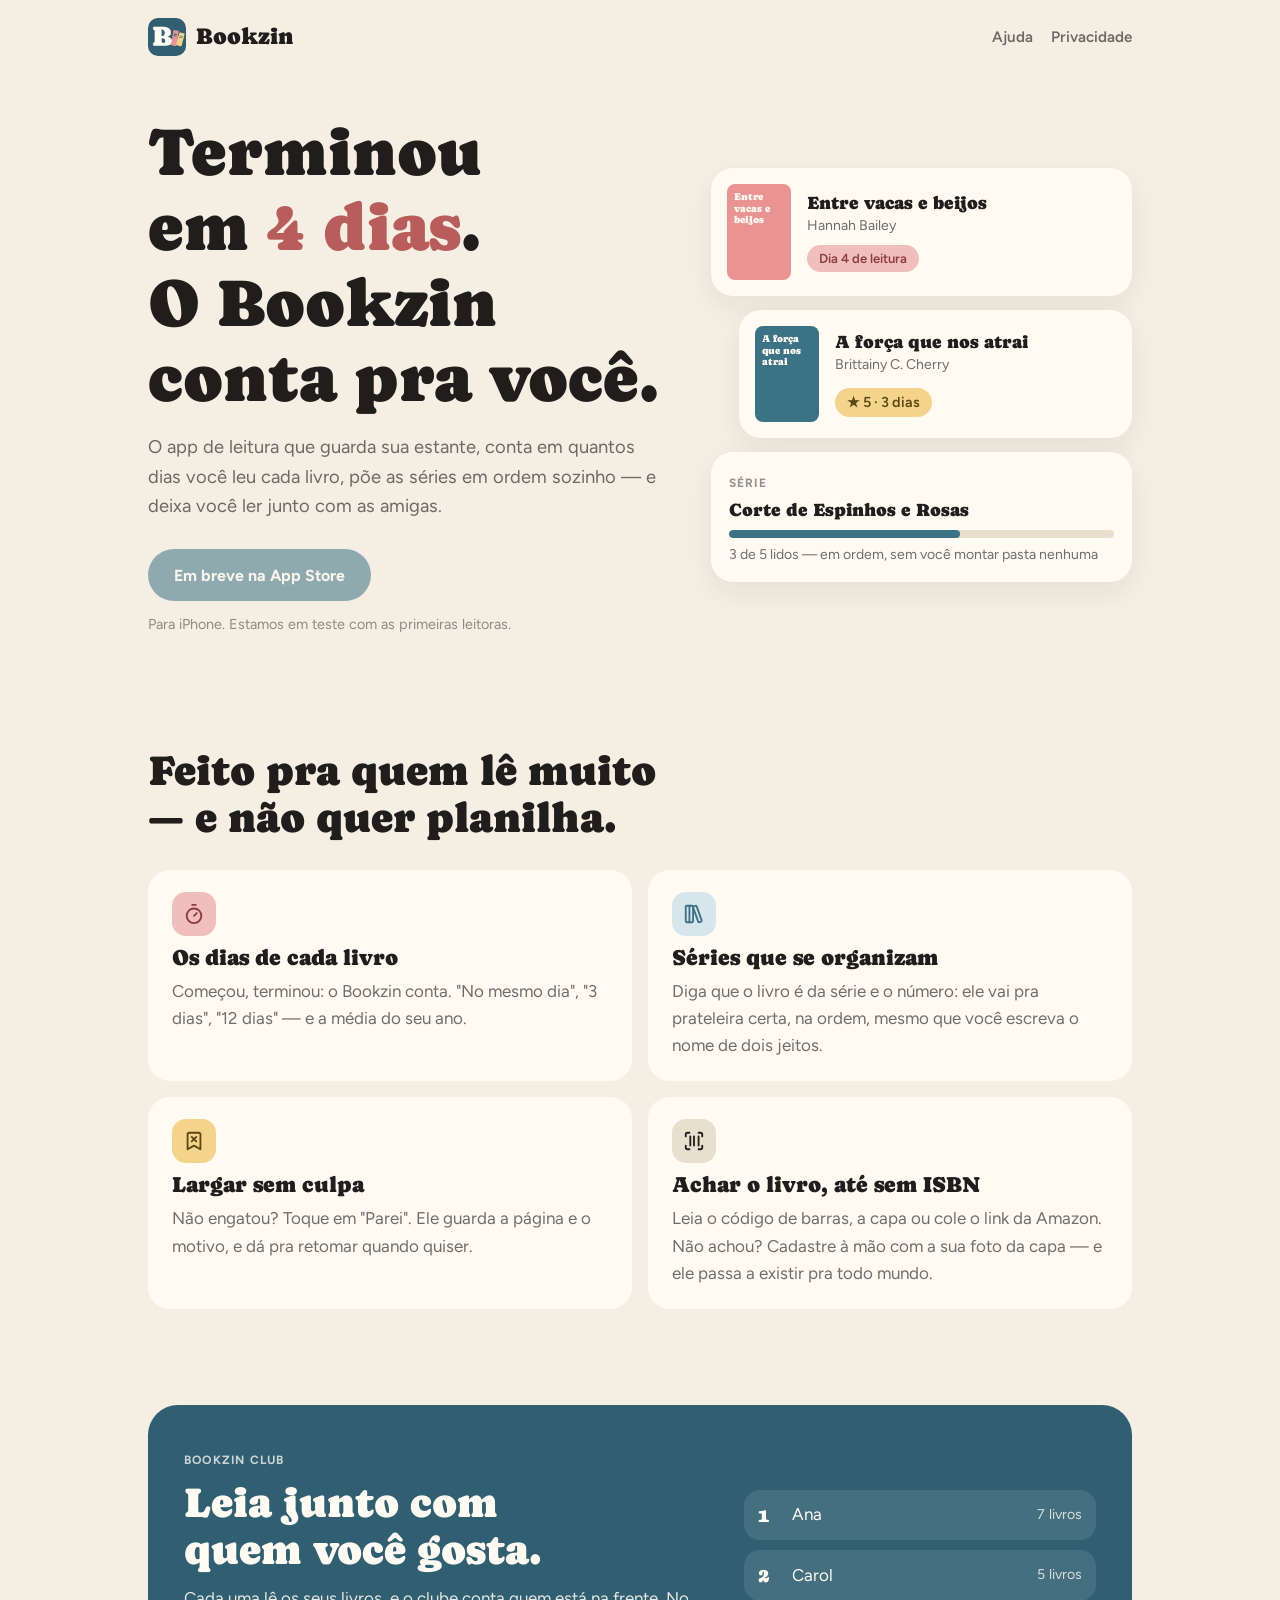
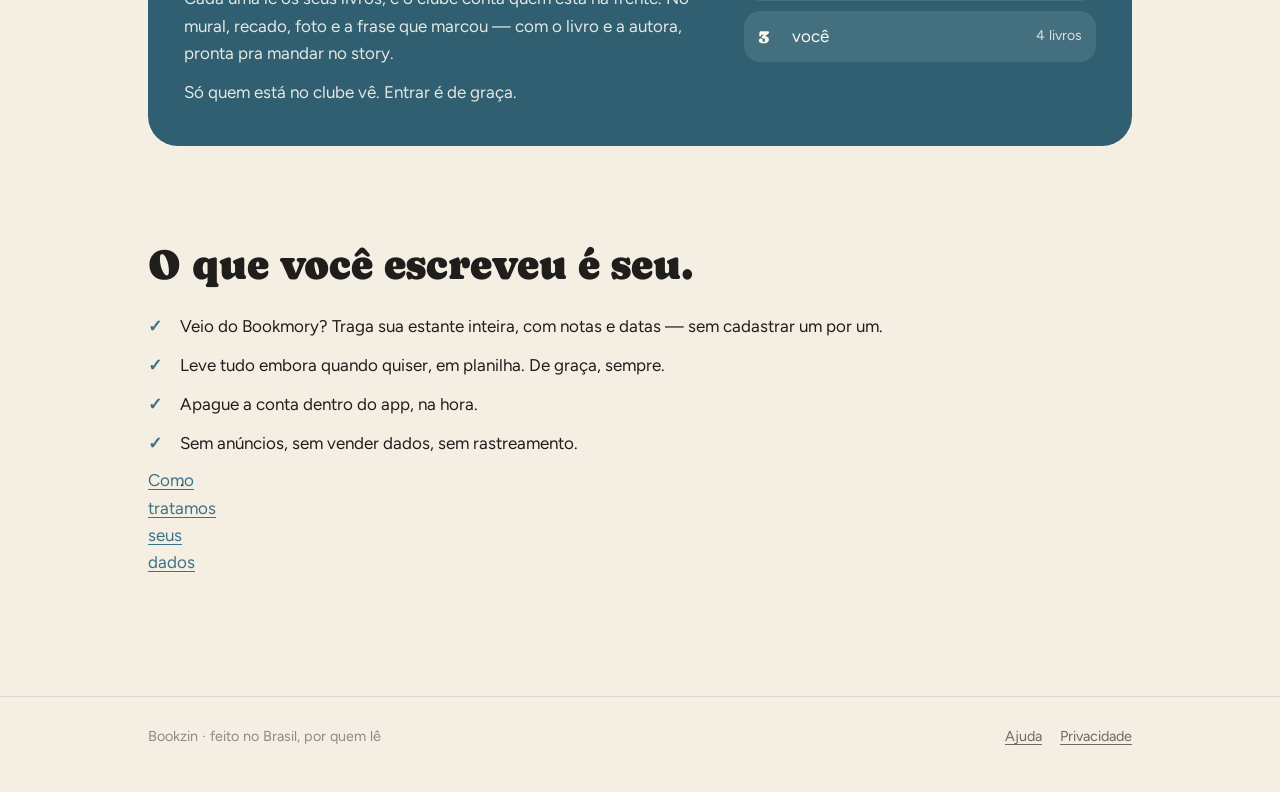
==== index.html @ 933f7ea6 "Site do Bookzin: início, ajuda, privacidade e o convite do clube HTML simples pra GitHub Pages (como" ====
<!DOCTYPE html>
<html lang="pt-BR">
<head>
<meta charset="utf-8">
<meta name="viewport" content="width=device-width, initial-scale=1">
<title>Bookzin — sua estante, com a contagem de dias</title>
<meta name="description" content="Bookzin é o app de leitura que conta em quantos dias você leu cada livro, organiza as séries sozinho, trata livro largado sem culpa e deixa você ler junto com as amigas no Bookzin Club.">
<link rel="icon" href="/icone-48.png" sizes="48x48" type="image/png">
<link rel="icon" href="/icone-96.png" sizes="96x96" type="image/png">
<link rel="icon" href="/icone-192.png" sizes="192x192" type="image/png">
<link rel="apple-touch-icon" href="/icone-192.png">
<link rel="canonical" href="https://bookzin.app/">
<!-- Como o link aparece colado no WhatsApp: no começo, quase toda visita vem de lá. -->
<meta property="og:type" content="website">
<meta property="og:site_name" content="Bookzin">
<meta property="og:locale" content="pt_BR">
<meta property="og:url" content="https://bookzin.app/">
<meta property="og:title" content="Bookzin — sua estante, com a contagem de dias">
<meta property="og:description" content="Em quantos dias você leu cada livro, as séries em ordem sozinhas e um clube pra ler junto com as amigas.">
<meta property="og:image" content="https://bookzin.app/og.png">
<meta property="og:image:width" content="1200">
<meta property="og:image:height" content="630">
<meta name="twitter:card" content="summary_large_image">
<meta name="theme-color" content="#F5EFE3">
<link rel="preconnect" href="https://fonts.googleapis.com">
<link rel="preconnect" href="https://fonts.gstatic.com" crossorigin>
<link rel="stylesheet" href="https://fonts.googleapis.com/css2?family=Caprasimo&family=Figtree:wght@400;500;600;700&display=swap">
<link rel="stylesheet" href="/estilo.css">
<style>
  .heroi { padding-block: 40px 64px; }
  .heroi .largura { display: grid; grid-template-columns: 1.1fr .9fr; gap: 48px; align-items: center; }
  .heroi h1 { font-size: clamp(2.5rem, 6.4vw, 4.2rem); }
  .heroi h1 em { font-style: normal; color: var(--coral); }
  .heroi .sub { margin-top: 18px; font-size: 1.15rem; color: var(--tinta-2); max-width: 32rem; }
  .heroi .acoes { margin-top: 28px; display: flex; flex-wrap: wrap; gap: 12px; align-items: center; }
  .heroi .nota { margin-top: 12px; font-size: .9rem; color: var(--tinta-3); }

  /* a "tela" desenhada: cartões como os do app, não um print */
  .vitrine { display: grid; gap: 14px; }
  .livro { display: grid; grid-template-columns: 64px 1fr; gap: 16px; align-items: center;
           background: var(--superficie); border-radius: 22px; padding: 16px; box-shadow: 0 10px 30px rgba(32,30,29,.07); }
  .capa { aspect-ratio: 2/3; border-radius: 8px; padding: 7px; font-family: var(--display); font-size: .62rem; line-height: 1.15; color: #FFFBF2; }
  .capa.teal { background: #3C7286; } .capa.rosa { background: #EA9393; } .capa.amarelo { background: #F4D38A; color: #3D2F0C; }
  .livro h3 { font-size: 1.12rem; }
  .livro .autora { font-size: .88rem; color: var(--tinta-2); margin-top: 2px; }
  .chip { display: inline-block; margin-top: 8px; padding: 3px 12px; border-radius: 999px; font-size: .82rem; font-weight: 600; }
  .chip.dias { background: var(--rosa); color: var(--rosa-texto); }
  .chip.nota { background: var(--amarelo); color: var(--amarelo-texto); }
  .serie { background: var(--superficie); border-radius: 22px; padding: 16px 18px; box-shadow: 0 10px 30px rgba(32,30,29,.07); }
  .serie .barra { height: 8px; border-radius: 99px; background: var(--superficie-alt); margin-top: 10px; overflow: hidden; }
  .serie .barra i { display: block; height: 100%; width: 60%; background: var(--teal); border-radius: 99px; }
  .serie p { font-size: .88rem; color: var(--tinta-2); margin-top: 6px; }
  .vitrine .livro:nth-child(2) { margin-left: 28px; }

  .secao { padding-block: 48px; }
  .secao > .largura > h2 { font-size: clamp(1.9rem, 4.4vw, 2.6rem); max-width: 36rem; }
  .grade { display: grid; grid-template-columns: repeat(2, 1fr); gap: 16px; margin-top: 28px; }
  .grade .cartao h3 { font-size: 1.35rem; margin-top: 10px; }
  .grade .cartao p { margin-top: 8px; color: var(--tinta-2); }
  .ic { width: 44px; height: 44px; border-radius: 14px; display: grid; place-items: center; color: var(--tinta); }
  .ic.rosa { background: var(--rosa); color: var(--rosa-texto); } .ic.teal { background: var(--teal-claro); color: var(--teal); }
  .ic.amarelo { background: var(--amarelo); color: var(--amarelo-texto); } .ic.creme { background: var(--superficie-alt); }

  .clube { background: var(--teal-fundo); color: var(--sobre-teal); border-radius: 30px; padding: 40px 36px; display: grid; grid-template-columns: 1.2fr .8fr; gap: 32px; align-items: center; }
  .clube h2 { font-size: clamp(1.9rem, 4.4vw, 2.6rem); }
  .clube p { margin-top: 12px; opacity: .88; }
  .ranking { display: grid; gap: 10px; }
  .ranking div { display: flex; align-items: center; gap: 12px; background: rgba(255,251,242,.1); border-radius: 16px; padding: 10px 14px; }
  .ranking b { font-family: var(--display); font-weight: 400; font-size: 1.2rem; width: 1.4rem; }
  .ranking span { flex: 1; }
  .ranking small { opacity: .8; }

  .seus-dados ul { list-style: none; padding: 0; margin: 24px 0 0; display: grid; gap: 12px; }
  .seus-dados li { display: grid; grid-template-columns: 1.4rem 1fr; gap: 10px; }
  .seus-dados li::before { content: "✓"; color: var(--teal); font-weight: 700; }

  @media (max-width: 52rem) {
    .heroi .largura, .clube { grid-template-columns: 1fr; }
    .grade { grid-template-columns: 1fr; }
    .vitrine .livro:nth-child(2) { margin-left: 0; }
    .clube { padding: 30px 22px; }
  }
</style>
</head>
<body>

<header class="topo">
  <div class="largura">
    <a class="marca" href="/"><img src="/marca.png" alt="" width="38" height="38"><span>Bookzin</span></a>
    <nav aria-label="Principal"><a href="/suporte/">Ajuda</a><a href="/privacidade/">Privacidade</a></nav>
  </div>
</header>

<main>
  <section class="heroi">
    <div class="largura">
      <div>
        <h1>Terminou em <em>4&nbsp;dias</em>. O&nbsp;Bookzin conta pra&nbsp;você.</h1>
        <p class="sub">O app de leitura que guarda sua estante, conta em quantos dias você leu cada livro, põe as séries em ordem sozinho — e deixa você ler junto com as amigas.</p>
        <div class="acoes">
          <a class="botao" aria-disabled="true">Em breve na App Store</a>
        </div>
        <p class="nota">Para iPhone. Estamos em teste com as primeiras leitoras.</p>
      </div>
      <div class="vitrine" aria-hidden="true">
        <div class="livro">
          <div class="capa rosa">Entre vacas e beijos</div>
          <div><h3>Entre vacas e beijos</h3><p class="autora">Hannah Bailey</p><span class="chip dias">Dia 4 de leitura</span></div>
        </div>
        <div class="livro">
          <div class="capa teal">A força que nos atrai</div>
          <div><h3>A força que nos atrai</h3><p class="autora">Brittainy C. Cherry</p><span class="chip nota">★ 5 · 3 dias</span></div>
        </div>
        <div class="serie">
          <span class="rotulo">Série</span>
          <h3 style="font-size:1.12rem;margin-top:4px">Corte de Espinhos e Rosas</h3>
          <div class="barra"><i></i></div>
          <p>3 de 5 lidos — em ordem, sem você montar pasta nenhuma</p>
        </div>
      </div>
    </div>
  </section>

  <section class="secao">
    <div class="largura">
      <h2>Feito pra quem lê muito — e não quer planilha.</h2>
      <div class="grade">
        <article class="cartao">
          <div class="ic rosa" aria-hidden="true"><svg width="22" height="22" viewBox="0 0 24 24" fill="none" stroke="currentColor" stroke-width="2" stroke-linecap="round" stroke-linejoin="round"><line x1="10" x2="14" y1="2" y2="2"/><line x1="12" x2="15" y1="14" y2="11"/><circle cx="12" cy="14" r="8"/></svg></div>
          <h3>Os dias de cada livro</h3>
          <p>Começou, terminou: o Bookzin conta. "No mesmo dia", "3 dias", "12 dias" — e a média do seu ano.</p>
        </article>
        <article class="cartao">
          <div class="ic teal" aria-hidden="true"><svg width="22" height="22" viewBox="0 0 24 24" fill="none" stroke="currentColor" stroke-width="2" stroke-linecap="round" stroke-linejoin="round"><rect width="8" height="18" x="3" y="3" rx="1"/><path d="M7 3v18"/><path d="M20.4 18.9c.2.5-.1 1.1-.6 1.3l-1.9.7c-.5.2-1.1-.1-1.3-.6L11.1 5.1c-.2-.5.1-1.1.6-1.3l1.9-.7c.5-.2 1.1.1 1.3.6Z"/></svg></div>
          <h3>Séries que se organizam</h3>
          <p>Diga que o livro é da série e o número: ele vai pra prateleira certa, na ordem, mesmo que você escreva o nome de dois jeitos.</p>
        </article>
        <article class="cartao">
          <div class="ic amarelo" aria-hidden="true"><svg width="22" height="22" viewBox="0 0 24 24" fill="none" stroke="currentColor" stroke-width="2" stroke-linecap="round" stroke-linejoin="round"><path d="m19 21-7-4-7 4V5a2 2 0 0 1 2-2h10a2 2 0 0 1 2 2Z"/><path d="m14.5 7.5-5 5"/><path d="m9.5 7.5 5 5"/></svg></div>
          <h3>Largar sem culpa</h3>
          <p>Não engatou? Toque em "Parei". Ele guarda a página e o motivo, e dá pra retomar quando quiser.</p>
        </article>
        <article class="cartao">
          <div class="ic creme" aria-hidden="true"><svg width="22" height="22" viewBox="0 0 24 24" fill="none" stroke="currentColor" stroke-width="2" stroke-linecap="round" stroke-linejoin="round"><path d="M3 7V5a2 2 0 0 1 2-2h2"/><path d="M17 3h2a2 2 0 0 1 2 2v2"/><path d="M21 17v2a2 2 0 0 1-2 2h-2"/><path d="M7 21H5a2 2 0 0 1-2-2v-2"/><path d="M8 7v10"/><path d="M12 7v10"/><path d="M17 7v10"/></svg></div>
          <h3>Achar o livro, até sem ISBN</h3>
          <p>Leia o código de barras, a capa ou cole o link da Amazon. Não achou? Cadastre à mão com a sua foto da capa — e ele passa a existir pra todo mundo.</p>
        </article>
      </div>
    </div>
  </section>

  <section class="secao">
    <div class="largura">
      <div class="clube">
        <div>
          <span class="rotulo" style="color:inherit;opacity:.75">Bookzin Club</span>
          <h2 style="margin-top:8px">Leia junto com quem você gosta.</h2>
          <p>Cada uma lê os seus livros, e o clube conta quem está na frente. No mural, recado, foto e a frase que marcou — com o livro e a autora, pronta pra mandar no story.</p>
          <p>Só quem está no clube vê. Entrar é de graça.</p>
        </div>
        <div class="ranking" aria-hidden="true">
          <div><b>1</b><span>Ana</span><small>7 livros</small></div>
          <div><b>2</b><span>Carol</span><small>5 livros</small></div>
          <div><b>3</b><span>você</span><small>4 livros</small></div>
        </div>
      </div>
    </div>
  </section>

  <section class="secao seus-dados">
    <div class="largura">
      <h2>O que você escreveu é seu.</h2>
      <ul>
        <li>Veio do Bookmory? Traga sua estante inteira, com notas e datas — sem cadastrar um por um.</li>
        <li>Leve tudo embora quando quiser, em planilha. De graça, sempre.</li>
        <li>Apague a conta dentro do app, na hora.</li>
        <li>Sem anúncios, sem vender dados, sem rastreamento. <a href="/privacidade/">Como tratamos seus dados</a>.</li>
      </ul>
    </div>
  </section>
</main>

<footer class="rodape">
  <div class="largura">
    <span>Bookzin · feito no Brasil, por quem lê</span>
    <nav aria-label="Rodapé"><a href="/suporte/">Ajuda</a><a href="/privacidade/">Privacidade</a></nav>
  </div>
</footer>

</body>
</html>
---- estilo.css ----
/* Bookzin — o site. Os tokens são os do app (ios/App/DesignSystem/Cores.swift e Tipografia.swift),
   pra quem chega pelo site reconhecer o app na hora. */
:root {
  --fundo: #F5EFE3;
  --superficie: #FFFBF2;
  --superficie-alt: #E8DFCD;
  --tinta: #201E1D;
  --tinta-2: rgba(32, 30, 29, .64);
  --tinta-3: rgba(32, 30, 29, .48);
  --linha: rgba(32, 30, 29, .12);
  --teal: #3C7286;
  --teal-fundo: #2F5F71;
  --teal-claro: #D6E6EC;
  --coral: #B85C5C;
  --rosa: #F1BEBE;
  --rosa-texto: #8C3D3D;
  --amarelo: #F4D38A;
  --amarelo-texto: #5C4712;
  --sobre-teal: #FFFBF2;
  --display: "Caprasimo", Georgia, serif;
  --corpo: "Figtree", -apple-system, "Segoe UI", Roboto, sans-serif;
}
@media (prefers-color-scheme: dark) {
  :root:not([data-theme="light"]) {
    --fundo: #1B1917; --superficie: #252220; --superficie-alt: #34302B;
    --tinta: #F2EBDD; --tinta-2: rgba(242, 235, 221, .7); --tinta-3: rgba(242, 235, 221, .52);
    --linha: rgba(242, 235, 221, .14);
    --teal: #86B9CB; --teal-fundo: #24485A; --teal-claro: #23373F;
    --coral: #E39A9A; --rosa: #4A2A2A; --rosa-texto: #F1BEBE;
    --amarelo: #4A3C18; --amarelo-texto: #F4D38A; --sobre-teal: #F2EBDD;
  }
}

* { box-sizing: border-box; }
html { -webkit-text-size-adjust: 100%; }
body {
  margin: 0; background: var(--fundo); color: var(--tinta);
  font-family: var(--corpo); font-size: 17px; line-height: 1.6;
}
a { color: var(--teal); text-underline-offset: 3px; }
a:focus-visible, button:focus-visible { outline: 2px solid var(--teal); outline-offset: 3px; border-radius: 6px; }
h1, h2, h3 { font-family: var(--display); font-weight: 400; line-height: 1.12; margin: 0; text-wrap: balance; }
p { margin: 0; }
img { max-width: 100%; display: block; }

.largura { max-width: 64rem; margin: 0 auto; padding-inline: 20px; }
.estreita { max-width: 44rem; margin: 0 auto; padding-inline: 20px; }

/* topo */
.topo { padding-block: 18px; }
.topo .largura { display: flex; align-items: center; justify-content: space-between; gap: 16px; }
.marca { display: inline-flex; align-items: center; gap: 10px; text-decoration: none; color: var(--tinta); }
.marca img { width: 38px; height: 38px; border-radius: 10px; }
.marca span { font-family: var(--display); font-size: 1.45rem; }
.topo nav { display: flex; gap: 18px; font-size: .95rem; font-weight: 600; }
.topo nav a { color: var(--tinta-2); text-decoration: none; }
.topo nav a:hover { color: var(--teal); }

/* botões */
.botao {
  display: inline-flex; align-items: center; justify-content: center; gap: 8px;
  min-height: 52px; padding: 0 26px; border-radius: 999px;
  background: var(--teal); color: var(--sobre-teal); font-weight: 700; text-decoration: none; border: 0;
  font-family: var(--corpo); font-size: 1rem;
}
.botao.contorno { background: transparent; color: var(--teal); box-shadow: inset 0 0 0 1.5px var(--teal); }
.botao[aria-disabled="true"] { opacity: .55; pointer-events: none; }

.rotulo { font-size: .75rem; font-weight: 700; letter-spacing: .1em; text-transform: uppercase; color: var(--tinta-3); }
.cartao { background: var(--superficie); border-radius: 22px; padding: 22px 24px; }

/* rodapé */
.rodape { border-top: 1px solid var(--linha); margin-top: 72px; padding-block: 28px 44px; color: var(--tinta-3); font-size: .9rem; }
.rodape .largura { display: flex; flex-wrap: wrap; gap: 10px 22px; justify-content: space-between; }
.rodape nav { display: flex; gap: 18px; }
.rodape a { color: var(--tinta-2); }

@media (max-width: 34rem) {
  .topo nav { gap: 14px; font-size: .9rem; }
  .marca span { font-size: 1.25rem; }
}
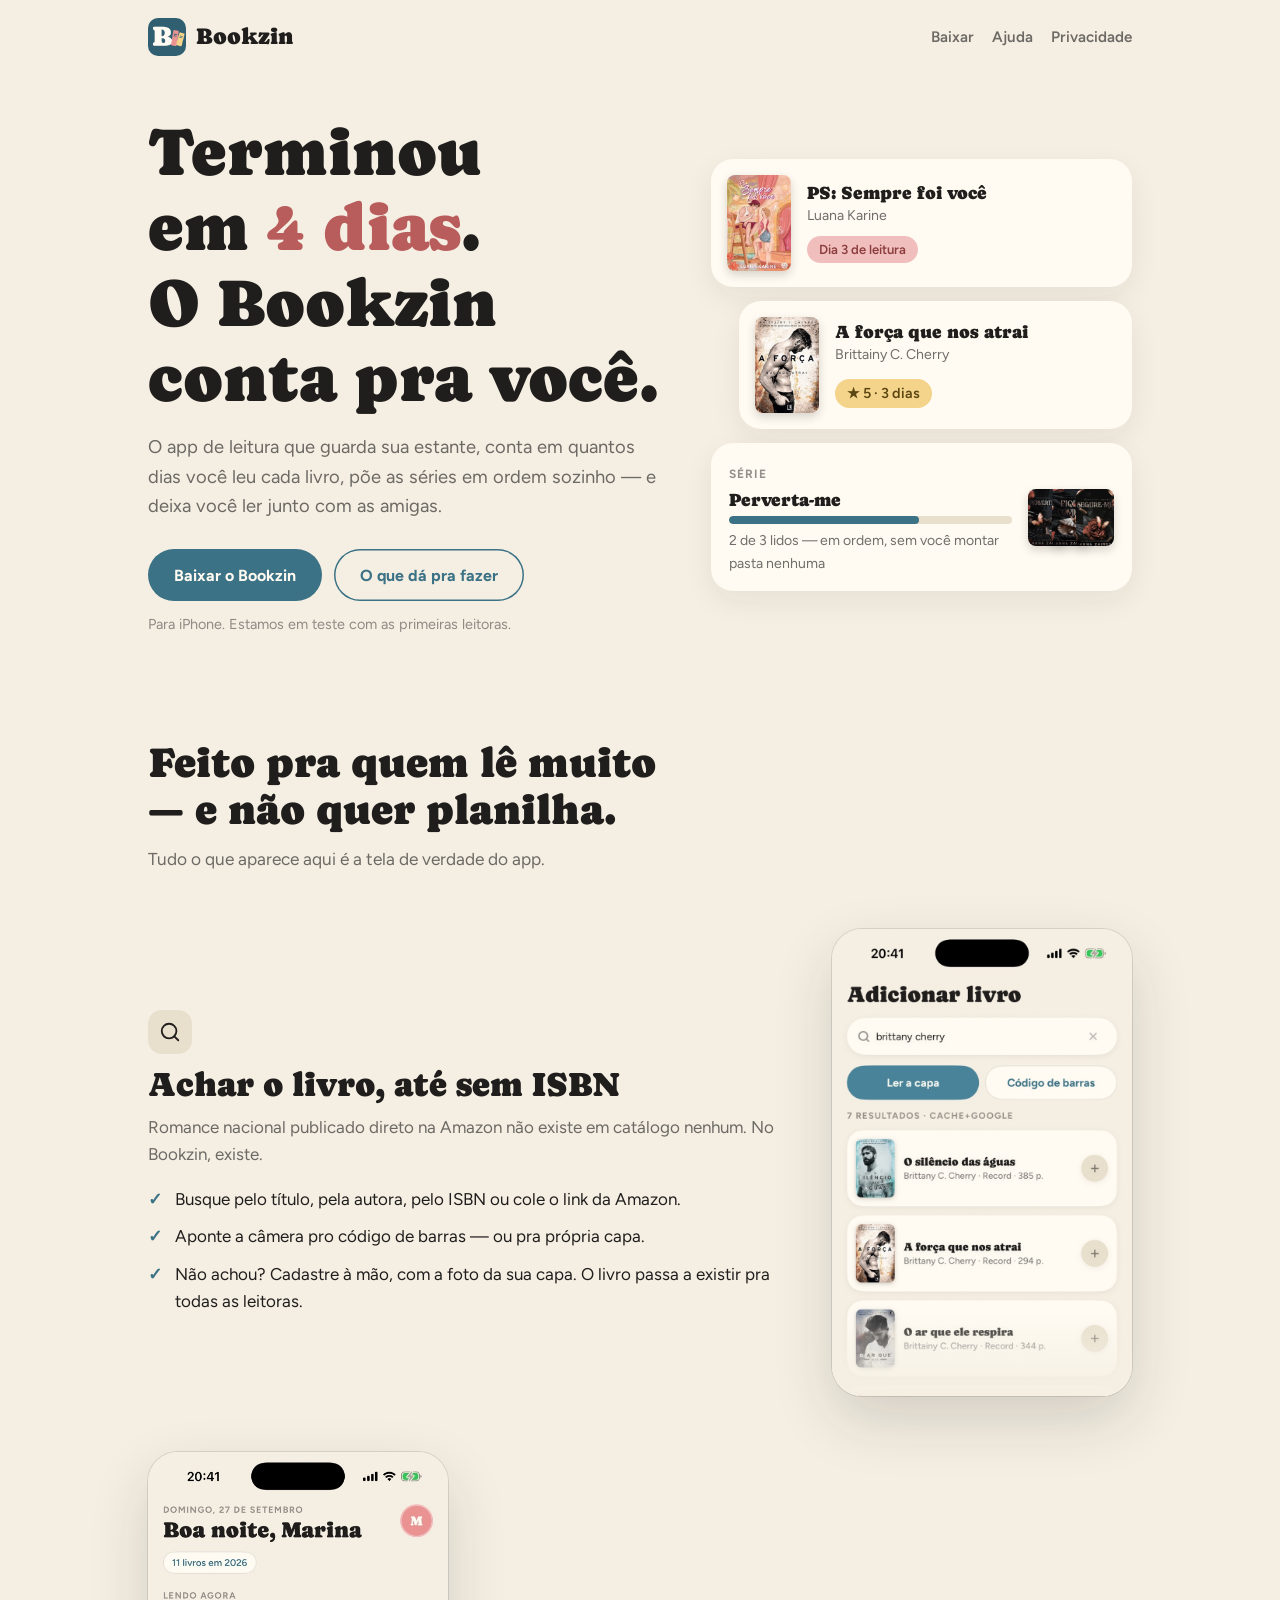
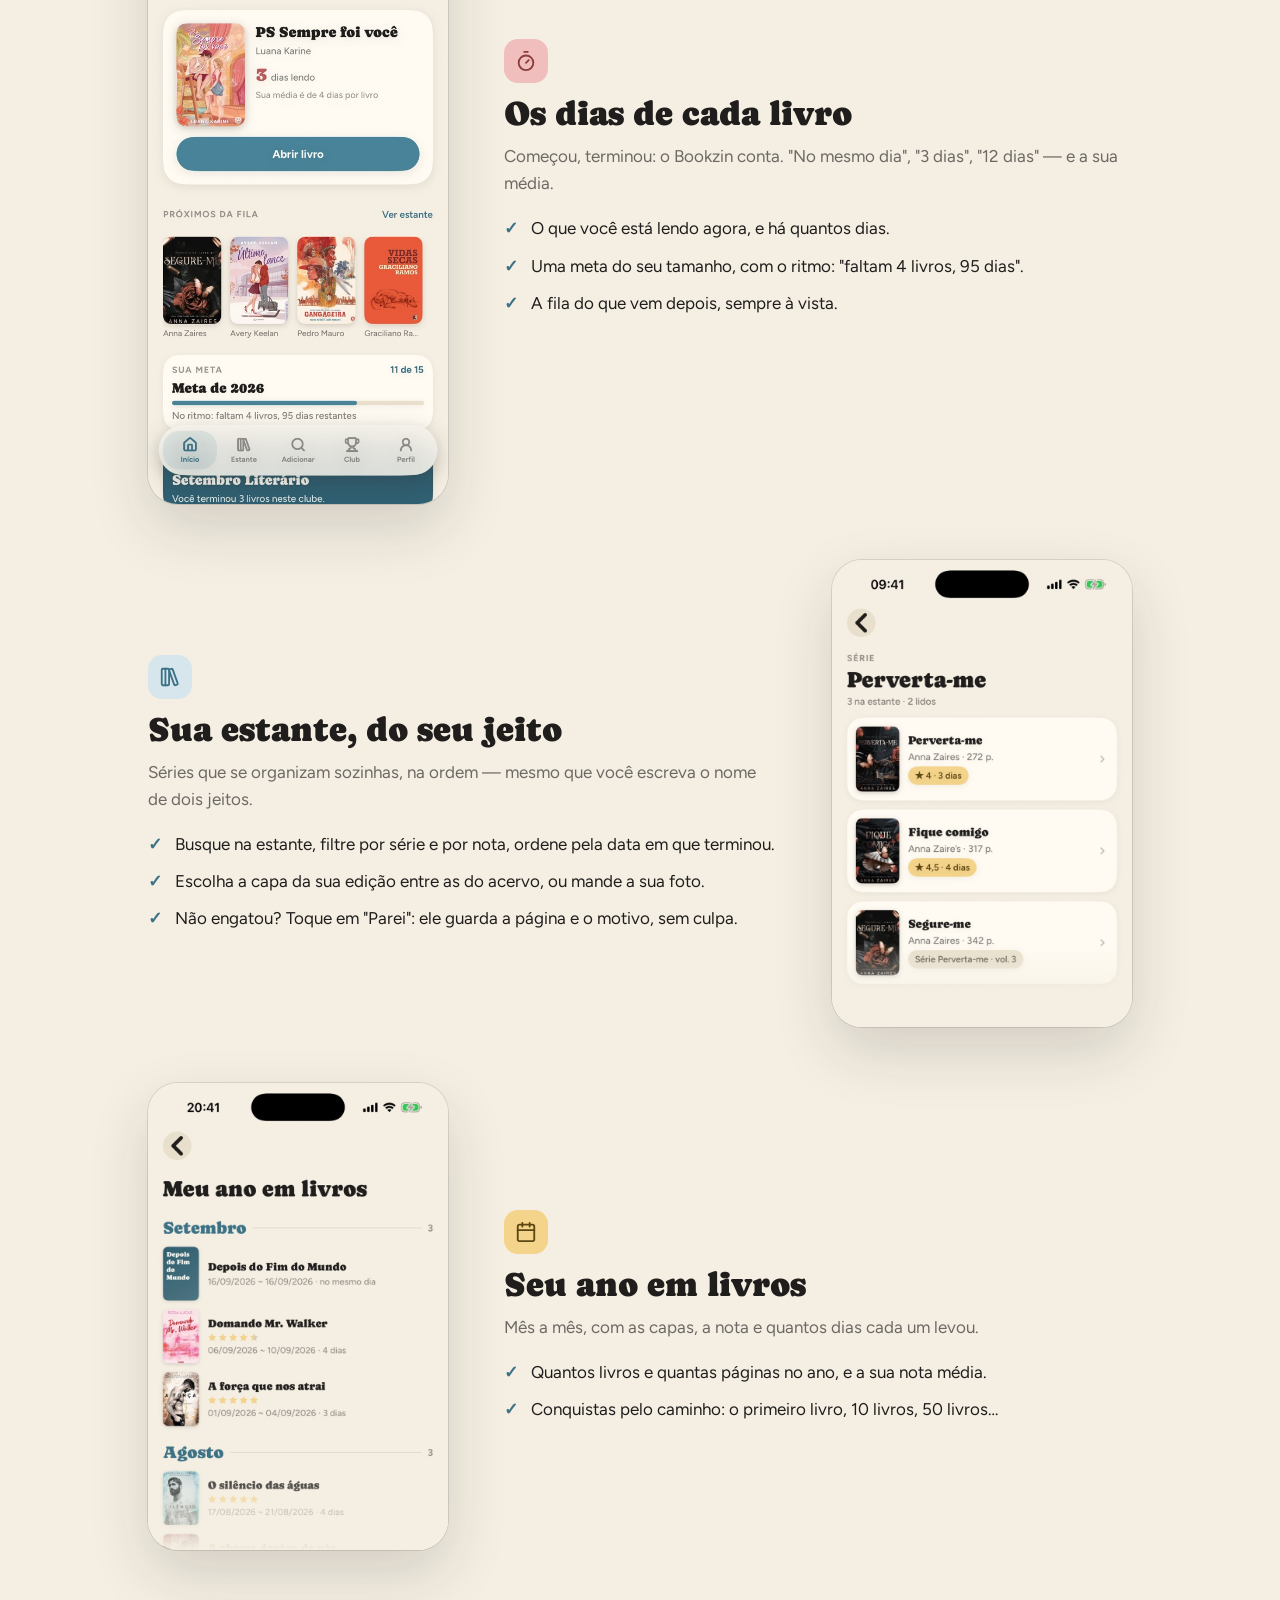
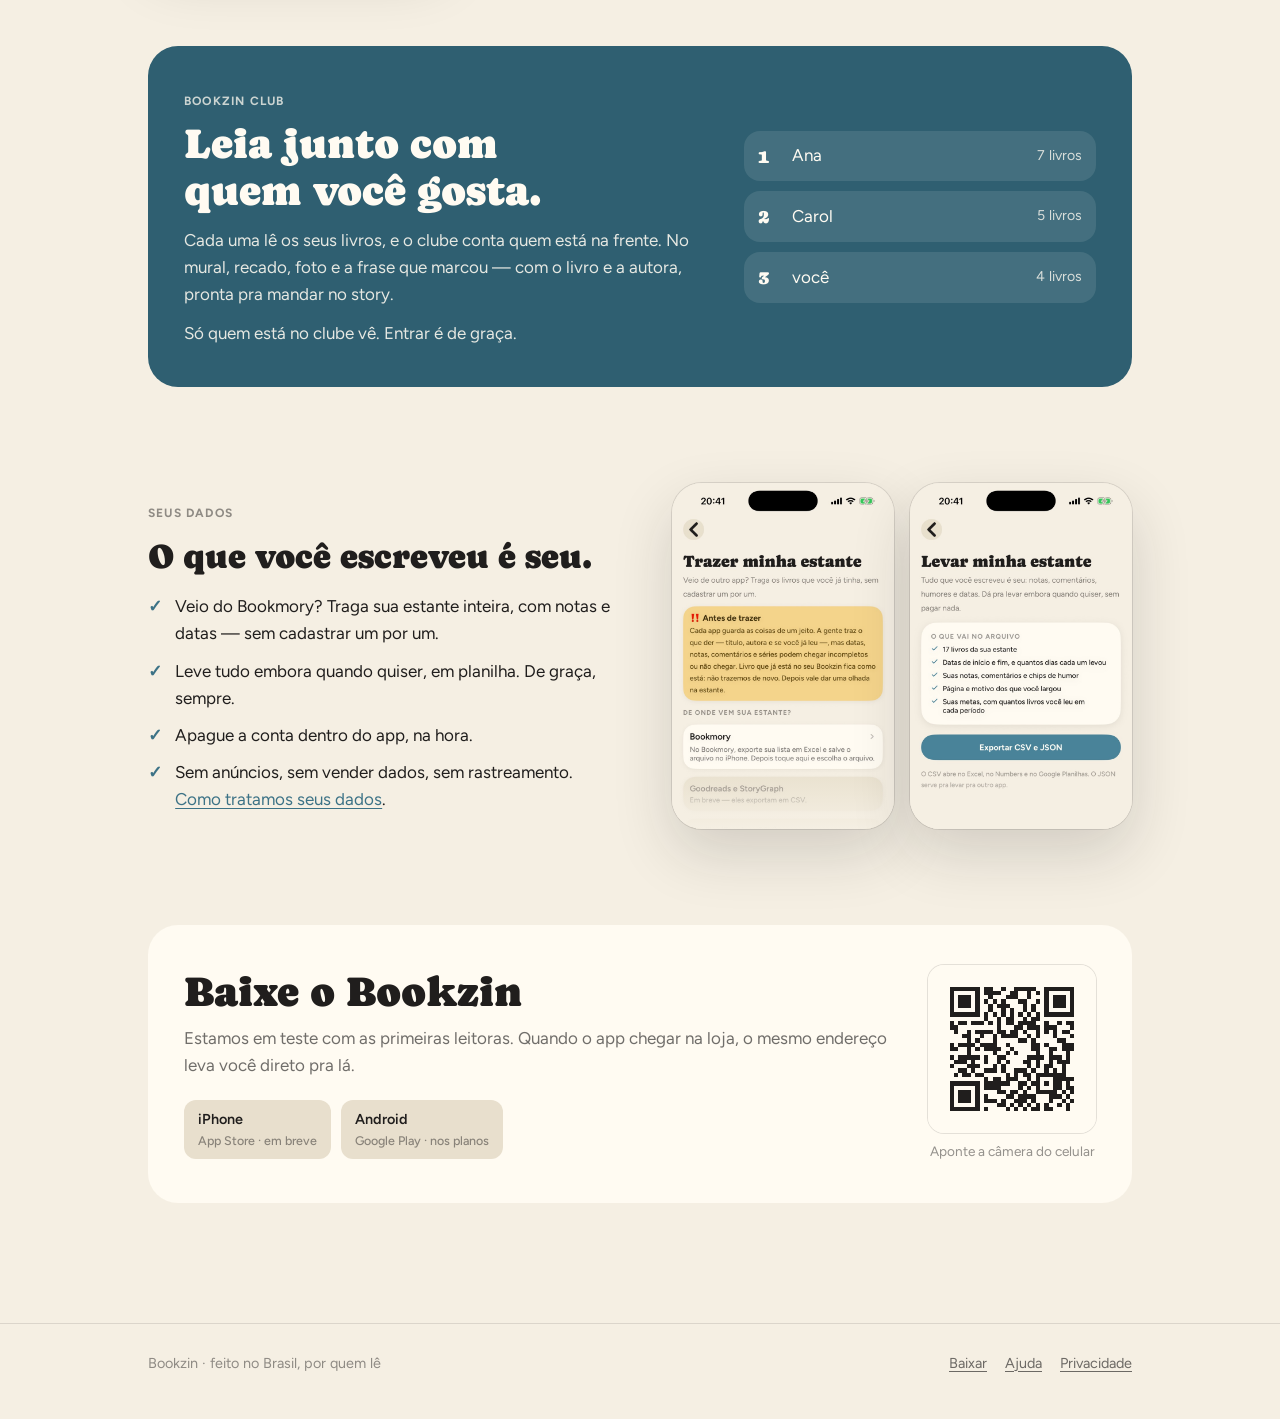
==== commit ff7e3de1: "página inicial nova: tudo o que o app faz, com prints reais, capas e /baixar com QR Pedido do Edu em" ====
--- a/index.html
+++ b/index.html
@@ -9,15 +9,15 @@
 <link rel="icon" href="/icone-96.png" sizes="96x96" type="image/png">
 <link rel="icon" href="/icone-192.png" sizes="192x192" type="image/png">
 <link rel="apple-touch-icon" href="/icone-192.png">
-<link rel="canonical" href="https://bookzin.app/">
+<link rel="canonical" href="https://bookzin.com.br/">
 <!-- Como o link aparece colado no WhatsApp: no começo, quase toda visita vem de lá. -->
 <meta property="og:type" content="website">
 <meta property="og:site_name" content="Bookzin">
 <meta property="og:locale" content="pt_BR">
-<meta property="og:url" content="https://bookzin.app/">
+<meta property="og:url" content="https://bookzin.com.br/">
 <meta property="og:title" content="Bookzin — sua estante, com a contagem de dias">
 <meta property="og:description" content="Em quantos dias você leu cada livro, as séries em ordem sozinhas e um clube pra ler junto com as amigas.">
-<meta property="og:image" content="https://bookzin.app/og.png">
+<meta property="og:image" content="https://bookzin.com.br/og.png">
 <meta property="og:image:width" content="1200">
 <meta property="og:image:height" content="630">
 <meta name="twitter:card" content="summary_large_image">
@@ -27,7 +27,7 @@
 <link rel="stylesheet" href="https://fonts.googleapis.com/css2?family=Caprasimo&family=Figtree:wght@400;500;600;700&display=swap">
 <link rel="stylesheet" href="/estilo.css">
 <style>
-  .heroi { padding-block: 40px 64px; }
+  .heroi { padding-block: 40px 56px; }
   .heroi .largura { display: grid; grid-template-columns: 1.1fr .9fr; gap: 48px; align-items: center; }
   .heroi h1 { font-size: clamp(2.5rem, 6.4vw, 4.2rem); }
   .heroi h1 em { font-style: normal; color: var(--coral); }
@@ -35,31 +35,54 @@
   .heroi .acoes { margin-top: 28px; display: flex; flex-wrap: wrap; gap: 12px; align-items: center; }
   .heroi .nota { margin-top: 12px; font-size: .9rem; color: var(--tinta-3); }
 
-  /* a "tela" desenhada: cartões como os do app, não um print */
+  /* os cartões do topo, como os do app — com as capas de verdade do acervo */
   .vitrine { display: grid; gap: 14px; }
   .livro { display: grid; grid-template-columns: 64px 1fr; gap: 16px; align-items: center;
            background: var(--superficie); border-radius: 22px; padding: 16px; box-shadow: 0 10px 30px rgba(32,30,29,.07); }
-  .capa { aspect-ratio: 2/3; border-radius: 8px; padding: 7px; font-family: var(--display); font-size: .62rem; line-height: 1.15; color: #FFFBF2; }
-  .capa.teal { background: #3C7286; } .capa.rosa { background: #EA9393; } .capa.amarelo { background: #F4D38A; color: #3D2F0C; }
+  .livro img, .serie .capas img { aspect-ratio: 2/3; width: 100%; height: auto; object-fit: cover; border-radius: 8px;
+           box-shadow: 0 4px 10px rgba(32,30,29,.18); }
   .livro h3 { font-size: 1.12rem; }
   .livro .autora { font-size: .88rem; color: var(--tinta-2); margin-top: 2px; }
   .chip { display: inline-block; margin-top: 8px; padding: 3px 12px; border-radius: 999px; font-size: .82rem; font-weight: 600; }
   .chip.dias { background: var(--rosa); color: var(--rosa-texto); }
   .chip.nota { background: var(--amarelo); color: var(--amarelo-texto); }
-  .serie { background: var(--superficie); border-radius: 22px; padding: 16px 18px; box-shadow: 0 10px 30px rgba(32,30,29,.07); }
-  .serie .barra { height: 8px; border-radius: 99px; background: var(--superficie-alt); margin-top: 10px; overflow: hidden; }
-  .serie .barra i { display: block; height: 100%; width: 60%; background: var(--teal); border-radius: 99px; }
-  .serie p { font-size: .88rem; color: var(--tinta-2); margin-top: 6px; }
+  .serie { background: var(--superficie); border-radius: 22px; padding: 16px 18px; box-shadow: 0 10px 30px rgba(32,30,29,.07);
+           display: grid; grid-template-columns: 1fr auto; gap: 6px 16px; align-items: center; }
+  .serie .capas { display: flex; grid-row: span 3; }
+  .serie .capas img { width: 38px; }
+  .serie .capas img + img { margin-left: -14px; }
+  .serie .barra { height: 8px; border-radius: 99px; background: var(--superficie-alt); overflow: hidden; }
+  .serie .barra i { display: block; height: 100%; width: 67%; background: var(--teal); border-radius: 99px; }
+  .serie p { font-size: .88rem; color: var(--tinta-2); }
   .vitrine .livro:nth-child(2) { margin-left: 28px; }
 
   .secao { padding-block: 48px; }
   .secao > .largura > h2 { font-size: clamp(1.9rem, 4.4vw, 2.6rem); max-width: 36rem; }
-  .grade { display: grid; grid-template-columns: repeat(2, 1fr); gap: 16px; margin-top: 28px; }
-  .grade .cartao h3 { font-size: 1.35rem; margin-top: 10px; }
-  .grade .cartao p { margin-top: 8px; color: var(--tinta-2); }
+  .secao > .largura > .sub { margin-top: 12px; color: var(--tinta-2); max-width: 36rem; font-size: 1.08rem; }
+
+  /* cada bloco: texto de um lado, a tela de verdade do outro */
+  .bloco { display: grid; grid-template-columns: 1fr minmax(0, 300px); gap: 56px; align-items: center; margin-top: 56px; }
+  .bloco:nth-of-type(even) { grid-template-columns: minmax(0, 300px) 1fr; }
+  .bloco:nth-of-type(even) .texto { order: 2; }
+  .bloco h3 { font-size: clamp(1.6rem, 3.4vw, 2.1rem); margin-top: 12px; }
+  .bloco .texto > p { margin-top: 10px; color: var(--tinta-2); }
+  .bloco ul { list-style: none; padding: 0; margin: 18px 0 0; display: grid; gap: 10px; }
+  /* o ✓ fica fora do fluxo: com grid, um link no meio da frase virava coluna própria */
+  .bloco li { position: relative; padding-left: 1.7rem; }
+  .bloco li::before { content: "✓"; position: absolute; left: 0; color: var(--teal); font-weight: 700; }
   .ic { width: 44px; height: 44px; border-radius: 14px; display: grid; place-items: center; color: var(--tinta); }
   .ic.rosa { background: var(--rosa); color: var(--rosa-texto); } .ic.teal { background: var(--teal-claro); color: var(--teal); }
   .ic.amarelo { background: var(--amarelo); color: var(--amarelo-texto); } .ic.creme { background: var(--superficie-alt); }
+
+  /* o print: tela real do app, recortada no alto e esmaecendo embaixo */
+  .print { position: relative; border-radius: 30px; overflow: hidden; background: #F5EFE3;
+           box-shadow: 0 24px 60px rgba(32,30,29,.16), 0 0 0 1px var(--linha); }
+  .print img { width: 100%; height: auto; }
+  .print::after { content: ""; position: absolute; inset: auto 0 0 0; height: 18%;
+                  background: linear-gradient(to bottom, rgba(245,239,227,0), #F5EFE3); }
+  .print.inteiro::after { display: none; }
+  .par { display: grid; grid-template-columns: 1fr 1fr; gap: 16px; }
+  .bloco.largo { grid-template-columns: 1fr minmax(0, 460px); }
 
   .clube { background: var(--teal-fundo); color: var(--sobre-teal); border-radius: 30px; padding: 40px 36px; display: grid; grid-template-columns: 1.2fr .8fr; gap: 32px; align-items: center; }
   .clube h2 { font-size: clamp(1.9rem, 4.4vw, 2.6rem); }
@@ -70,15 +93,32 @@
   .ranking span { flex: 1; }
   .ranking small { opacity: .8; }
 
-  .seus-dados ul { list-style: none; padding: 0; margin: 24px 0 0; display: grid; gap: 12px; }
-  .seus-dados li { display: grid; grid-template-columns: 1.4rem 1fr; gap: 10px; }
-  .seus-dados li::before { content: "✓"; color: var(--teal); font-weight: 700; }
+  /* baixar: no computador, o QR; no celular, o botão (não dá pra ler QR da própria tela) */
+  .baixe { background: var(--superficie); border-radius: 30px; padding: 40px 36px; display: grid;
+           grid-template-columns: 1fr auto; gap: 32px; align-items: center; }
+  .baixe h2 { font-size: clamp(1.9rem, 4.4vw, 2.6rem); }
+  .baixe p { margin-top: 10px; color: var(--tinta-2); }
+  .baixe .lojas { display: flex; flex-wrap: wrap; gap: 10px; margin-top: 20px; }
+  .baixe .lojas span { padding: 8px 14px; border-radius: 12px; background: var(--superficie-alt); font-size: .9rem; font-weight: 600; }
+  .baixe .lojas small { display: block; font-weight: 500; color: var(--tinta-3); font-size: .78rem; }
+  .baixe .qr { text-align: center; }
+  .baixe .qr img { width: 168px; height: 168px; border-radius: 16px; box-shadow: 0 0 0 1px var(--linha); }
+  .baixe .qr small { display: block; margin-top: 8px; color: var(--tinta-3); font-size: .85rem; }
+  .baixe .so-celular { display: none; margin-top: 22px; }
+  @media (hover: none) and (pointer: coarse) {
+    .baixe { grid-template-columns: 1fr; }
+    .baixe .qr { display: none; }
+    .baixe .so-celular { display: inline-flex; }
+  }
 
   @media (max-width: 52rem) {
-    .heroi .largura, .clube { grid-template-columns: 1fr; }
-    .grade { grid-template-columns: 1fr; }
+    .heroi .largura, .clube, .baixe { grid-template-columns: 1fr; }
+    .bloco, .bloco:nth-of-type(even), .bloco.largo { grid-template-columns: 1fr; gap: 28px; margin-top: 48px; }
+    .bloco .tela.par { max-width: 460px; }
+    .bloco:nth-of-type(even) .texto { order: 0; }
+    .bloco .tela { max-width: 300px; width: 100%; margin-inline: auto; }
     .vitrine .livro:nth-child(2) { margin-left: 0; }
-    .clube { padding: 30px 22px; }
+    .clube, .baixe { padding: 30px 22px; }
   }
 </style>
 </head>
@@ -87,7 +127,7 @@
 <header class="topo">
   <div class="largura">
     <a class="marca" href="/"><img src="/marca.png" alt="" width="38" height="38"><span>Bookzin</span></a>
-    <nav aria-label="Principal"><a href="/suporte/">Ajuda</a><a href="/privacidade/">Privacidade</a></nav>
+    <nav aria-label="Principal"><a href="#baixar">Baixar</a><a href="/suporte/">Ajuda</a><a href="/privacidade/">Privacidade</a></nav>
   </div>
 </header>
 
@@ -98,53 +138,95 @@
         <h1>Terminou em <em>4&nbsp;dias</em>. O&nbsp;Bookzin conta pra&nbsp;você.</h1>
         <p class="sub">O app de leitura que guarda sua estante, conta em quantos dias você leu cada livro, põe as séries em ordem sozinho — e deixa você ler junto com as amigas.</p>
         <div class="acoes">
-          <a class="botao" aria-disabled="true">Em breve na App Store</a>
+          <a class="botao" href="#baixar">Baixar o Bookzin</a>
+          <a class="botao contorno" href="#tudo">O que dá pra fazer</a>
         </div>
         <p class="nota">Para iPhone. Estamos em teste com as primeiras leitoras.</p>
       </div>
       <div class="vitrine" aria-hidden="true">
         <div class="livro">
-          <div class="capa rosa">Entre vacas e beijos</div>
-          <div><h3>Entre vacas e beijos</h3><p class="autora">Hannah Bailey</p><span class="chip dias">Dia 4 de leitura</span></div>
+          <img src="/capas/ps-sempre-foi-voce.jpg" alt="" width="64" height="96">
+          <div><h3>PS: Sempre foi você</h3><p class="autora">Luana Karine</p><span class="chip dias">Dia 3 de leitura</span></div>
         </div>
         <div class="livro">
-          <div class="capa teal">A força que nos atrai</div>
+          <img src="/capas/a-forca-que-nos-atrai.jpg" alt="" width="64" height="96">
           <div><h3>A força que nos atrai</h3><p class="autora">Brittainy C. Cherry</p><span class="chip nota">★ 5 · 3 dias</span></div>
         </div>
         <div class="serie">
-          <span class="rotulo">Série</span>
-          <h3 style="font-size:1.12rem;margin-top:4px">Corte de Espinhos e Rosas</h3>
+          <div>
+            <span class="rotulo">Série</span>
+            <h3 style="font-size:1.12rem;margin-top:4px">Perverta-me</h3>
+          </div>
+          <div class="capas">
+            <img src="/capas/perverta-me.jpg" alt="" width="38" height="57">
+            <img src="/capas/fique-comigo.jpg" alt="" width="38" height="57">
+            <img src="/capas/segure-me.jpg" alt="" width="38" height="57">
+          </div>
           <div class="barra"><i></i></div>
-          <p>3 de 5 lidos — em ordem, sem você montar pasta nenhuma</p>
-        </div>
-      </div>
-    </div>
-  </section>
-
-  <section class="secao">
+          <p>2 de 3 lidos — em ordem, sem você montar pasta nenhuma</p>
+        </div>
+      </div>
+    </div>
+  </section>
+
+  <section class="secao" id="tudo">
     <div class="largura">
       <h2>Feito pra quem lê muito — e não quer planilha.</h2>
-      <div class="grade">
-        <article class="cartao">
+      <p class="sub">Tudo o que aparece aqui é a tela de verdade do app.</p>
+
+      <div class="bloco">
+        <div class="texto">
+          <div class="ic creme" aria-hidden="true"><svg width="22" height="22" viewBox="0 0 24 24" fill="none" stroke="currentColor" stroke-width="2" stroke-linecap="round" stroke-linejoin="round"><circle cx="11" cy="11" r="8"/><path d="m21 21-4.3-4.3"/></svg></div>
+          <h3>Achar o livro, até sem ISBN</h3>
+          <p>Romance nacional publicado direto na Amazon não existe em catálogo nenhum. No Bookzin, existe.</p>
+          <ul>
+            <li>Busque pelo título, pela autora, pelo ISBN ou cole o link da Amazon.</li>
+            <li>Aponte a câmera pro código de barras — ou pra própria capa.</li>
+            <li>Não achou? Cadastre à mão, com a foto da sua capa. O livro passa a existir pra todas as leitoras.</li>
+          </ul>
+        </div>
+        <div class="tela"><div class="print"><img src="/app/busca.jpg" alt="Tela de busca do Bookzin com livros de Brittainy C. Cherry e suas capas" width="771" height="1200" loading="lazy"></div></div>
+      </div>
+
+      <div class="bloco">
+        <div class="texto">
           <div class="ic rosa" aria-hidden="true"><svg width="22" height="22" viewBox="0 0 24 24" fill="none" stroke="currentColor" stroke-width="2" stroke-linecap="round" stroke-linejoin="round"><line x1="10" x2="14" y1="2" y2="2"/><line x1="12" x2="15" y1="14" y2="11"/><circle cx="12" cy="14" r="8"/></svg></div>
           <h3>Os dias de cada livro</h3>
-          <p>Começou, terminou: o Bookzin conta. "No mesmo dia", "3 dias", "12 dias" — e a média do seu ano.</p>
-        </article>
-        <article class="cartao">
+          <p>Começou, terminou: o Bookzin conta. "No mesmo dia", "3 dias", "12 dias" — e a sua média.</p>
+          <ul>
+            <li>O que você está lendo agora, e há quantos dias.</li>
+            <li>Uma meta do seu tamanho, com o ritmo: "faltam 4 livros, 95 dias".</li>
+            <li>A fila do que vem depois, sempre à vista.</li>
+          </ul>
+        </div>
+        <div class="tela"><div class="print inteiro"><img src="/app/inicio.jpg" alt="Tela inicial do Bookzin: livro sendo lido há 3 dias, a fila com capas e a meta de 2026" width="552" height="1200" loading="lazy"></div></div>
+      </div>
+
+      <div class="bloco">
+        <div class="texto">
           <div class="ic teal" aria-hidden="true"><svg width="22" height="22" viewBox="0 0 24 24" fill="none" stroke="currentColor" stroke-width="2" stroke-linecap="round" stroke-linejoin="round"><rect width="8" height="18" x="3" y="3" rx="1"/><path d="M7 3v18"/><path d="M20.4 18.9c.2.5-.1 1.1-.6 1.3l-1.9.7c-.5.2-1.1-.1-1.3-.6L11.1 5.1c-.2-.5.1-1.1.6-1.3l1.9-.7c.5-.2 1.1.1 1.3.6Z"/></svg></div>
-          <h3>Séries que se organizam</h3>
-          <p>Diga que o livro é da série e o número: ele vai pra prateleira certa, na ordem, mesmo que você escreva o nome de dois jeitos.</p>
-        </article>
-        <article class="cartao">
-          <div class="ic amarelo" aria-hidden="true"><svg width="22" height="22" viewBox="0 0 24 24" fill="none" stroke="currentColor" stroke-width="2" stroke-linecap="round" stroke-linejoin="round"><path d="m19 21-7-4-7 4V5a2 2 0 0 1 2-2h10a2 2 0 0 1 2 2Z"/><path d="m14.5 7.5-5 5"/><path d="m9.5 7.5 5 5"/></svg></div>
-          <h3>Largar sem culpa</h3>
-          <p>Não engatou? Toque em "Parei". Ele guarda a página e o motivo, e dá pra retomar quando quiser.</p>
-        </article>
-        <article class="cartao">
-          <div class="ic creme" aria-hidden="true"><svg width="22" height="22" viewBox="0 0 24 24" fill="none" stroke="currentColor" stroke-width="2" stroke-linecap="round" stroke-linejoin="round"><path d="M3 7V5a2 2 0 0 1 2-2h2"/><path d="M17 3h2a2 2 0 0 1 2 2v2"/><path d="M21 17v2a2 2 0 0 1-2 2h-2"/><path d="M7 21H5a2 2 0 0 1-2-2v-2"/><path d="M8 7v10"/><path d="M12 7v10"/><path d="M17 7v10"/></svg></div>
-          <h3>Achar o livro, até sem ISBN</h3>
-          <p>Leia o código de barras, a capa ou cole o link da Amazon. Não achou? Cadastre à mão com a sua foto da capa — e ele passa a existir pra todo mundo.</p>
-        </article>
+          <h3>Sua estante, do seu jeito</h3>
+          <p>Séries que se organizam sozinhas, na ordem — mesmo que você escreva o nome de dois jeitos.</p>
+          <ul>
+            <li>Busque na estante, filtre por série e por nota, ordene pela data em que terminou.</li>
+            <li>Escolha a capa da sua edição entre as do acervo, ou mande a sua foto.</li>
+            <li>Não engatou? Toque em "Parei": ele guarda a página e o motivo, sem culpa.</li>
+          </ul>
+        </div>
+        <div class="tela"><div class="print"><img src="/app/uma-serie.jpg" alt="Uma série no Bookzin: três livros na ordem dos volumes, com nota e dias" width="771" height="1200" loading="lazy"></div></div>
+      </div>
+
+      <div class="bloco">
+        <div class="texto">
+          <div class="ic amarelo" aria-hidden="true"><svg width="22" height="22" viewBox="0 0 24 24" fill="none" stroke="currentColor" stroke-width="2" stroke-linecap="round" stroke-linejoin="round"><path d="M8 2v4"/><path d="M16 2v4"/><rect width="18" height="18" x="3" y="4" rx="2"/><path d="M3 10h18"/></svg></div>
+          <h3>Seu ano em livros</h3>
+          <p>Mês a mês, com as capas, a nota e quantos dias cada um levou.</p>
+          <ul>
+            <li>Quantos livros e quantas páginas no ano, e a sua nota média.</li>
+            <li>Conquistas pelo caminho: o primeiro livro, 10 livros, 50 livros…</li>
+          </ul>
+        </div>
+        <div class="tela"><div class="print"><img src="/app/feed.jpg" alt="Meu ano em livros: setembro e agosto, com capas, notas e dias de leitura" width="771" height="1200" loading="lazy"></div></div>
       </div>
     </div>
   </section>
@@ -167,15 +249,44 @@
     </div>
   </section>
 
-  <section class="secao seus-dados">
-    <div class="largura">
-      <h2>O que você escreveu é seu.</h2>
-      <ul>
-        <li>Veio do Bookmory? Traga sua estante inteira, com notas e datas — sem cadastrar um por um.</li>
-        <li>Leve tudo embora quando quiser, em planilha. De graça, sempre.</li>
-        <li>Apague a conta dentro do app, na hora.</li>
-        <li>Sem anúncios, sem vender dados, sem rastreamento. <a href="/privacidade/">Como tratamos seus dados</a>.</li>
-      </ul>
+  <section class="secao">
+    <div class="largura">
+      <div class="bloco largo" style="margin-top:0">
+        <div class="texto">
+          <span class="rotulo">Seus dados</span>
+          <h3>O que você escreveu é seu.</h3>
+          <ul>
+            <li>Veio do Bookmory? Traga sua estante inteira, com notas e datas — sem cadastrar um por um.</li>
+            <li>Leve tudo embora quando quiser, em planilha. De graça, sempre.</li>
+            <li>Apague a conta dentro do app, na hora.</li>
+            <li>Sem anúncios, sem vender dados, sem rastreamento. <a href="/privacidade/">Como tratamos seus dados</a>.</li>
+          </ul>
+        </div>
+        <div class="tela par">
+          <div class="print"><img src="/app/trazer.jpg" alt="Trazer minha estante: importar do Bookmory" width="771" height="1200" loading="lazy"></div>
+          <div class="print"><img src="/app/levar.jpg" alt="Levar minha estante: exportar em CSV e JSON" width="771" height="1200" loading="lazy"></div>
+        </div>
+      </div>
+    </div>
+  </section>
+
+  <section class="secao" id="baixar">
+    <div class="largura">
+      <div class="baixe">
+        <div>
+          <h2>Baixe o Bookzin</h2>
+          <p>Estamos em teste com as primeiras leitoras. Quando o app chegar na loja, o mesmo endereço leva você direto pra lá.</p>
+          <div class="lojas">
+            <span>iPhone<small>App Store · em breve</small></span>
+            <span>Android<small>Google Play · nos planos</small></span>
+          </div>
+          <a class="botao so-celular" href="/baixar/">Baixar o Bookzin</a>
+        </div>
+        <div class="qr">
+          <img src="/qr-baixar.svg" alt="QR code que abre bookzin.com.br/baixar" width="168" height="168">
+          <small>Aponte a câmera do celular</small>
+        </div>
+      </div>
     </div>
   </section>
 </main>
@@ -183,7 +294,7 @@
 <footer class="rodape">
   <div class="largura">
     <span>Bookzin · feito no Brasil, por quem lê</span>
-    <nav aria-label="Rodapé"><a href="/suporte/">Ajuda</a><a href="/privacidade/">Privacidade</a></nav>
+    <nav aria-label="Rodapé"><a href="/baixar/">Baixar</a><a href="/suporte/">Ajuda</a><a href="/privacidade/">Privacidade</a></nav>
   </div>
 </footer>
 
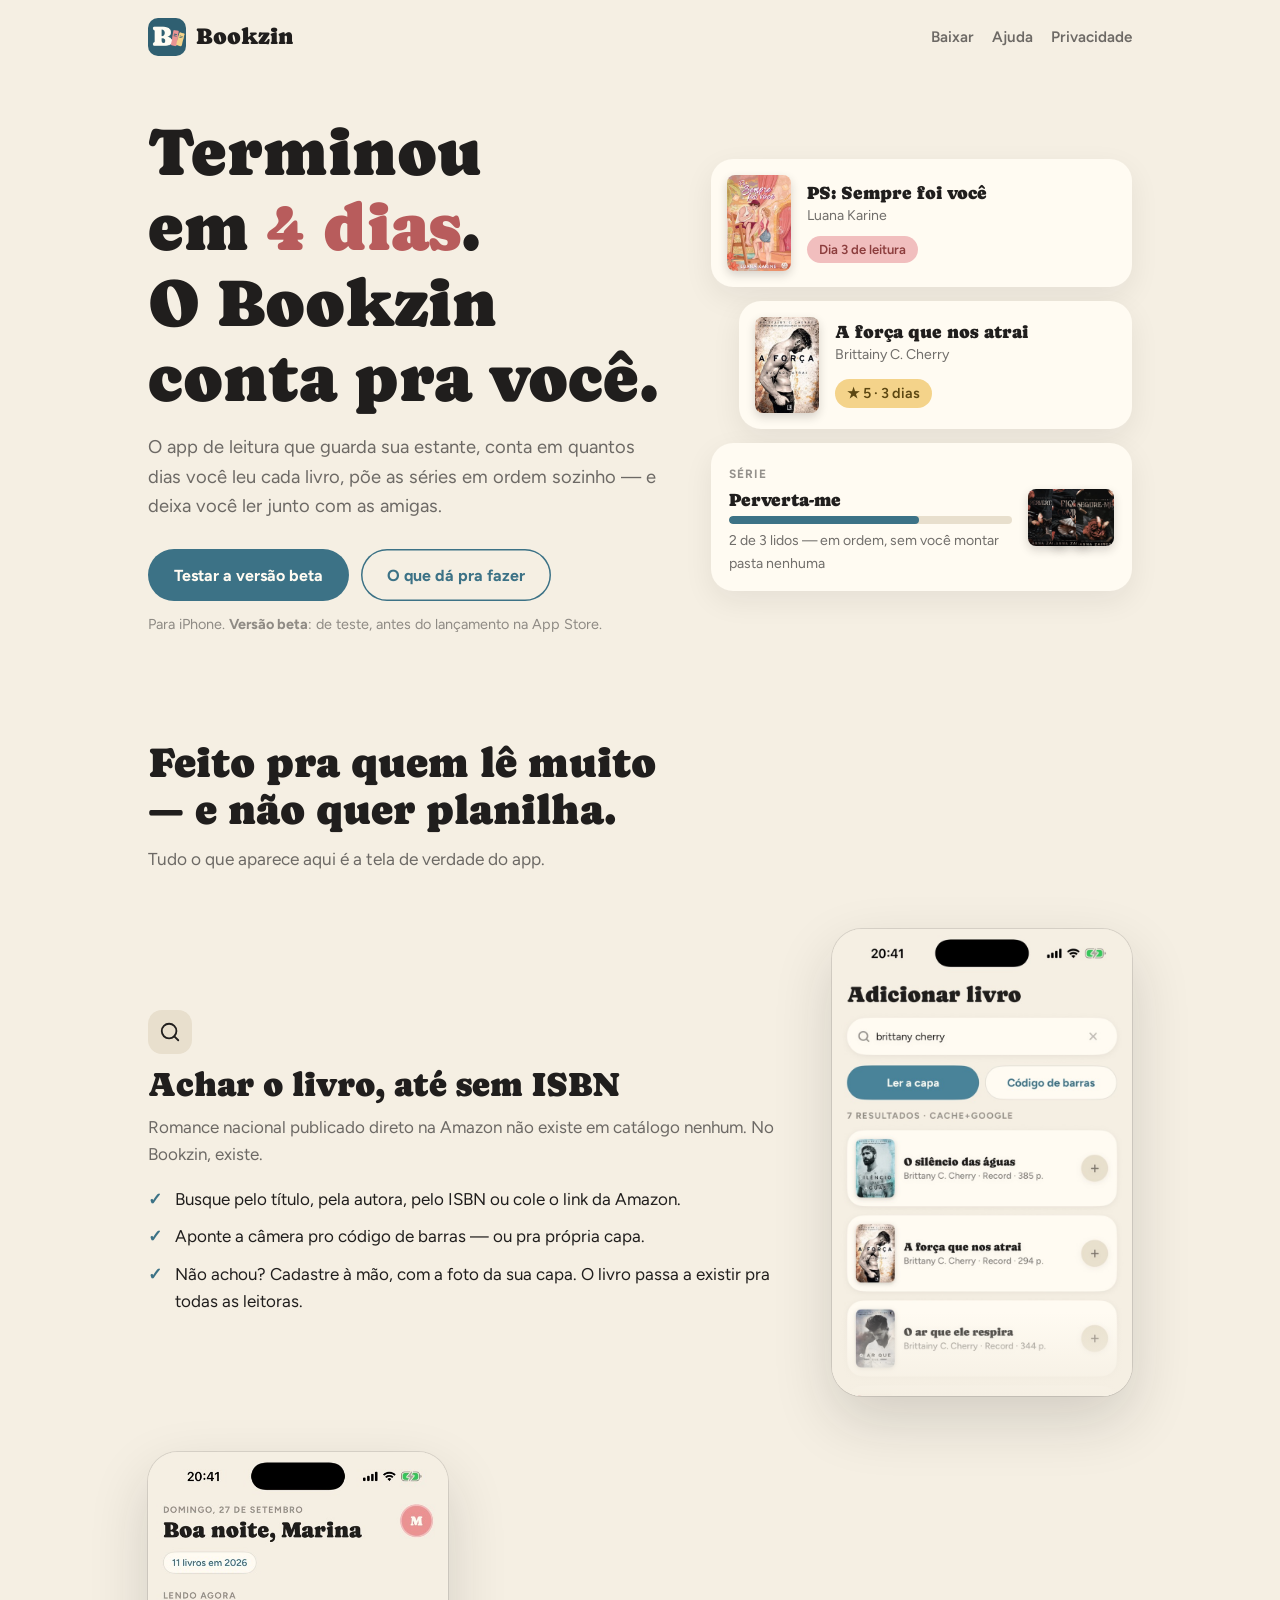
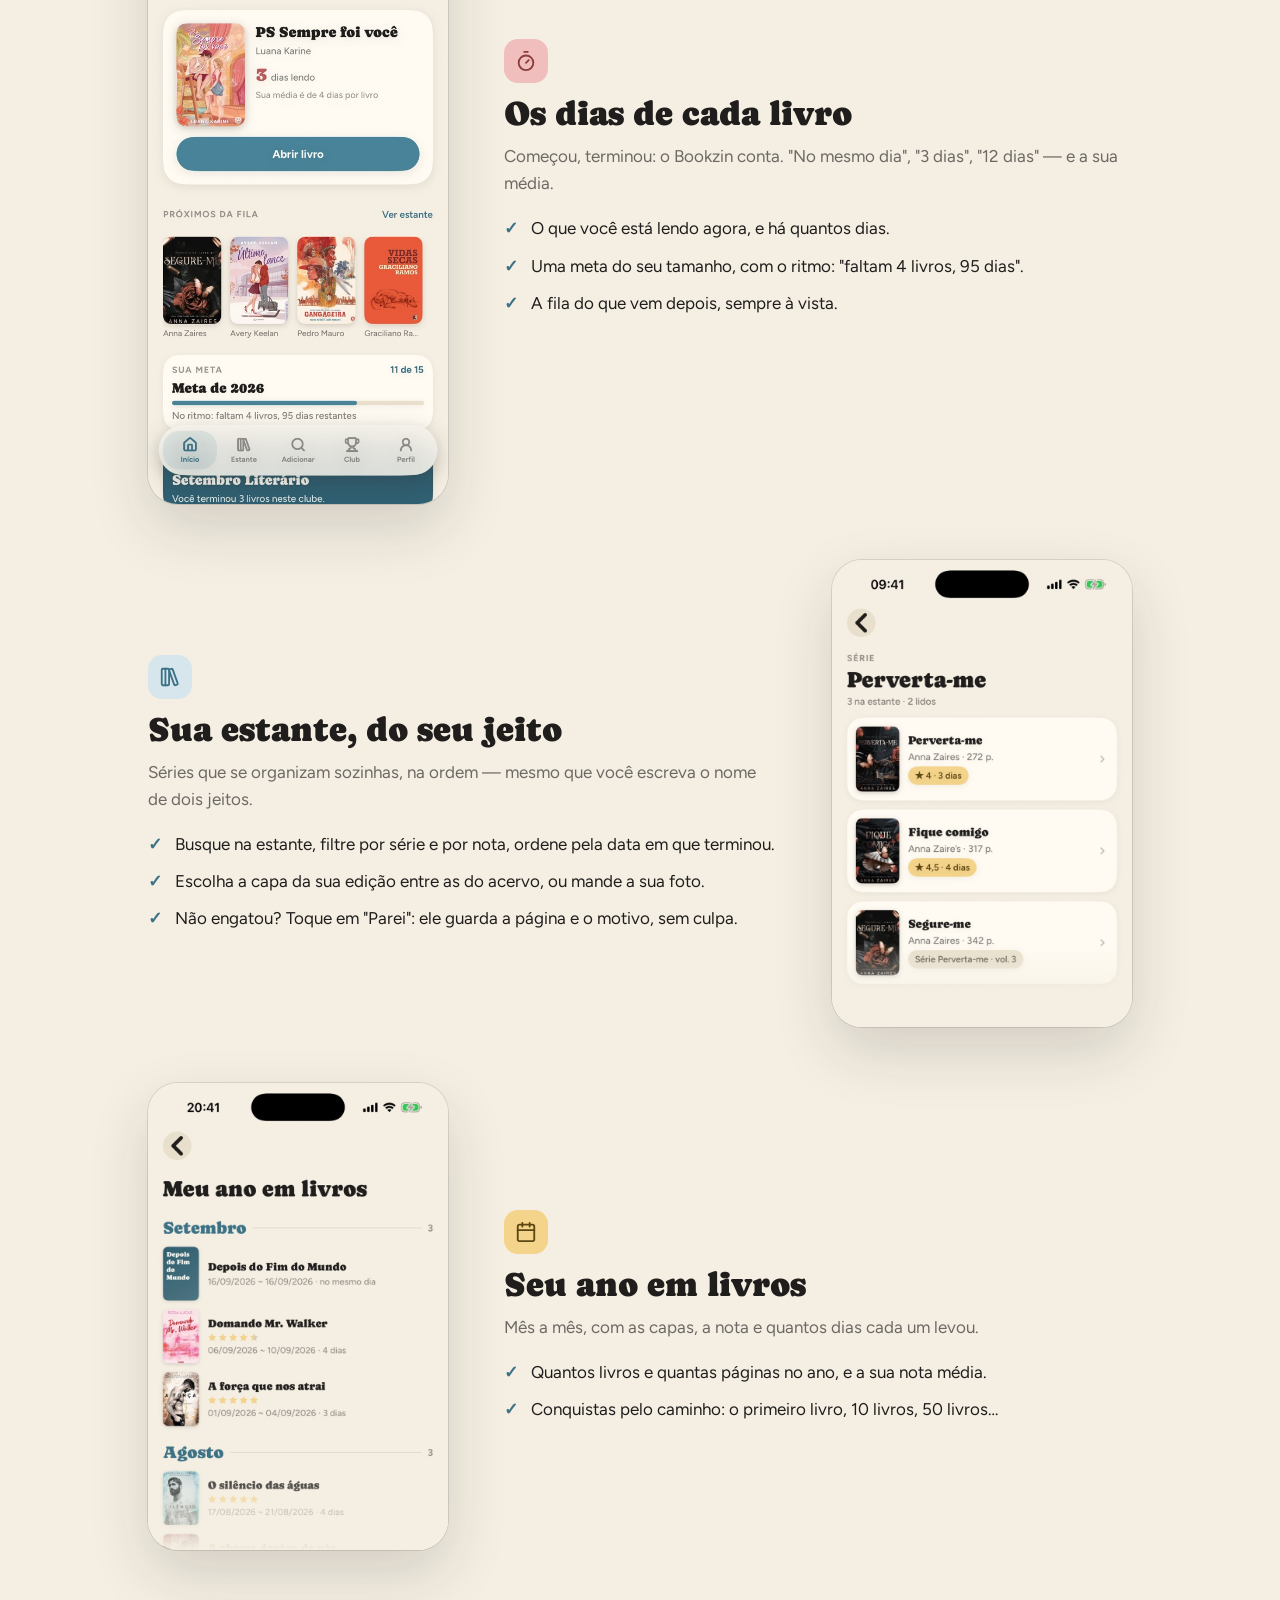
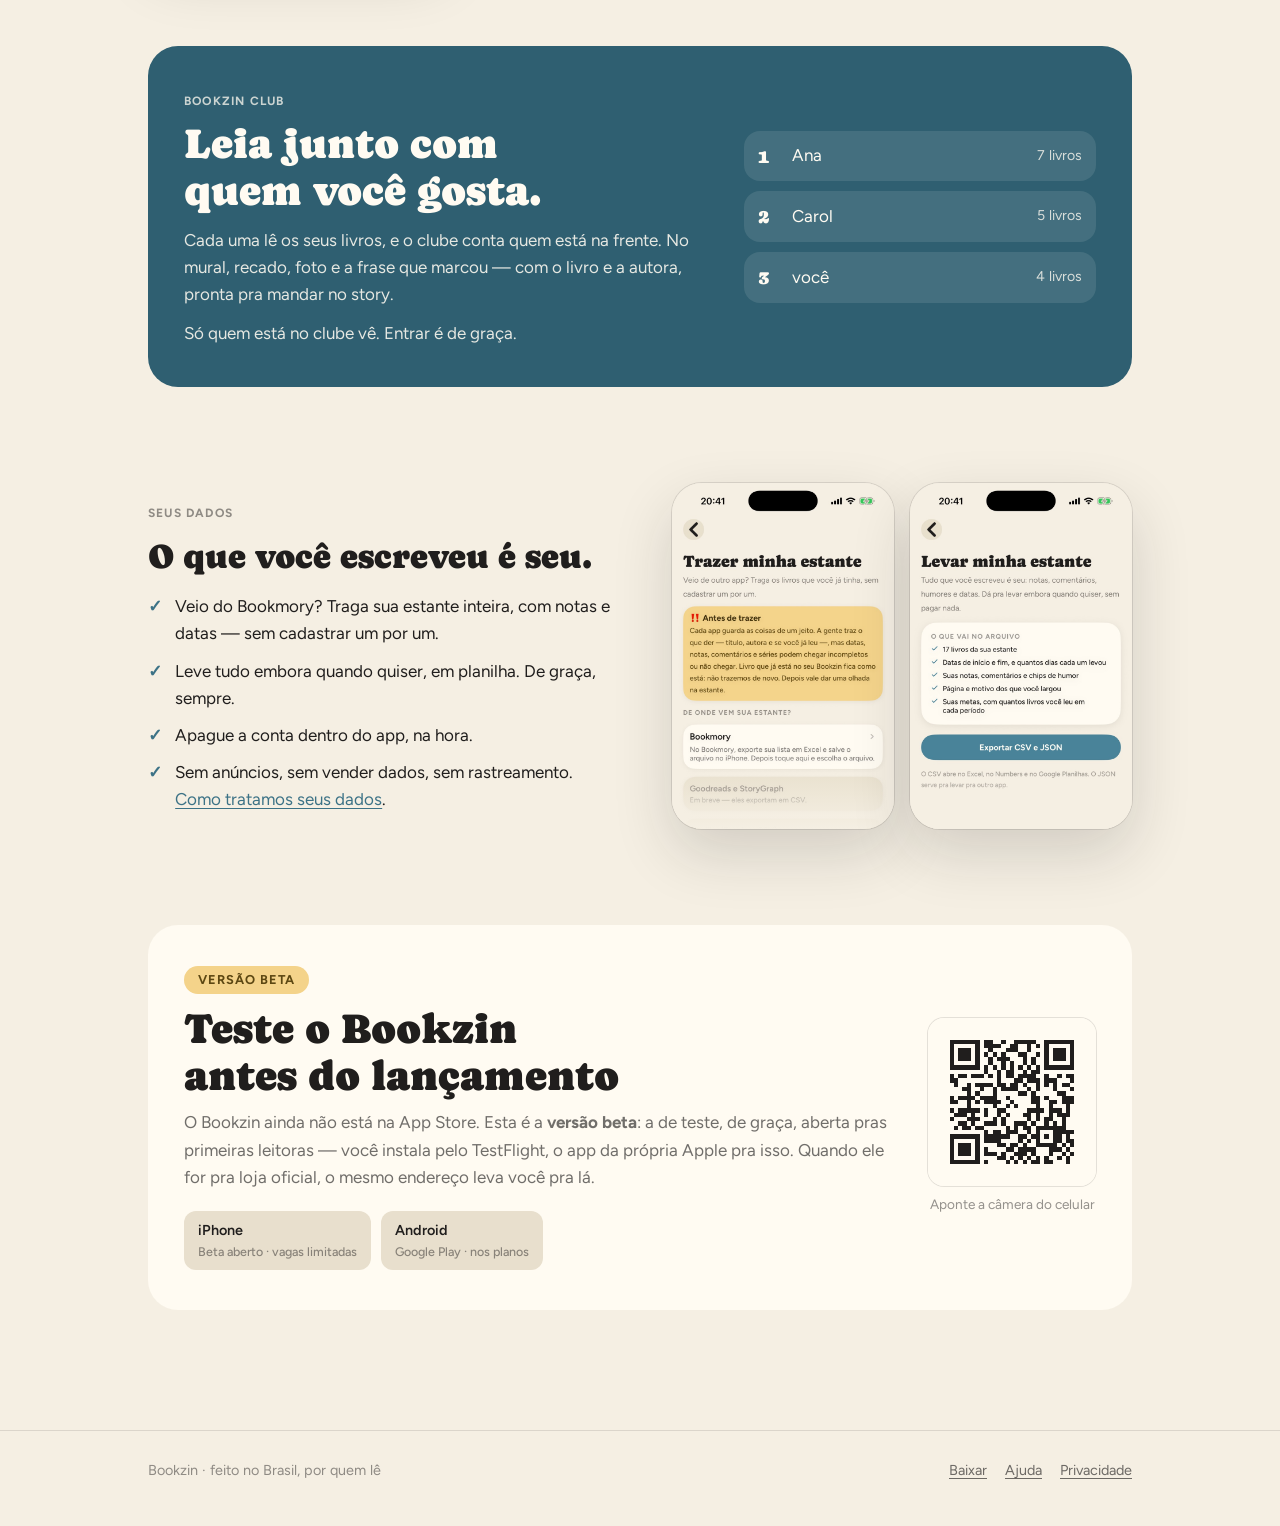
==== commit 3c035140: "beta aberto: o site diz com todas as letras que é versão de teste, e leva pro TestFlight A Apple apr" ====
--- a/index.html
+++ b/index.html
@@ -96,7 +96,9 @@
   /* baixar: no computador, o QR; no celular, o botão (não dá pra ler QR da própria tela) */
   .baixe { background: var(--superficie); border-radius: 30px; padding: 40px 36px; display: grid;
            grid-template-columns: 1fr auto; gap: 32px; align-items: center; }
-  .baixe h2 { font-size: clamp(1.9rem, 4.4vw, 2.6rem); }
+  .baixe h2 { font-size: clamp(1.9rem, 4.4vw, 2.6rem); margin-top: 12px; }
+  .selo-beta { display: inline-block; padding: 4px 14px; border-radius: 999px; background: var(--amarelo);
+               color: var(--amarelo-texto); font-size: .8rem; font-weight: 700; letter-spacing: .08em; text-transform: uppercase; }
   .baixe p { margin-top: 10px; color: var(--tinta-2); }
   .baixe .lojas { display: flex; flex-wrap: wrap; gap: 10px; margin-top: 20px; }
   .baixe .lojas span { padding: 8px 14px; border-radius: 12px; background: var(--superficie-alt); font-size: .9rem; font-weight: 600; }
@@ -138,10 +140,10 @@
         <h1>Terminou em <em>4&nbsp;dias</em>. O&nbsp;Bookzin conta pra&nbsp;você.</h1>
         <p class="sub">O app de leitura que guarda sua estante, conta em quantos dias você leu cada livro, põe as séries em ordem sozinho — e deixa você ler junto com as amigas.</p>
         <div class="acoes">
-          <a class="botao" href="#baixar">Baixar o Bookzin</a>
+          <a class="botao" href="#baixar">Testar a versão beta</a>
           <a class="botao contorno" href="#tudo">O que dá pra fazer</a>
         </div>
-        <p class="nota">Para iPhone. Estamos em teste com as primeiras leitoras.</p>
+        <p class="nota">Para iPhone. <strong>Versão beta</strong>: de teste, antes do lançamento na App Store.</p>
       </div>
       <div class="vitrine" aria-hidden="true">
         <div class="livro">
@@ -274,13 +276,14 @@
     <div class="largura">
       <div class="baixe">
         <div>
-          <h2>Baixe o Bookzin</h2>
-          <p>Estamos em teste com as primeiras leitoras. Quando o app chegar na loja, o mesmo endereço leva você direto pra lá.</p>
+          <span class="selo-beta">Versão beta</span>
+          <h2>Teste o Bookzin antes do lançamento</h2>
+          <p>O Bookzin ainda não está na App Store. Esta é a <strong>versão beta</strong>: a de teste, de graça, aberta pras primeiras leitoras — você instala pelo TestFlight, o app da própria Apple pra isso. Quando ele for pra loja oficial, o mesmo endereço leva você pra lá.</p>
           <div class="lojas">
-            <span>iPhone<small>App Store · em breve</small></span>
+            <span>iPhone<small>Beta aberto · vagas limitadas</small></span>
             <span>Android<small>Google Play · nos planos</small></span>
           </div>
-          <a class="botao so-celular" href="/baixar/">Baixar o Bookzin</a>
+          <a class="botao so-celular" href="/baixar/">Entrar no beta</a>
         </div>
         <div class="qr">
           <img src="/qr-baixar.svg" alt="QR code que abre bookzin.com.br/baixar" width="168" height="168">
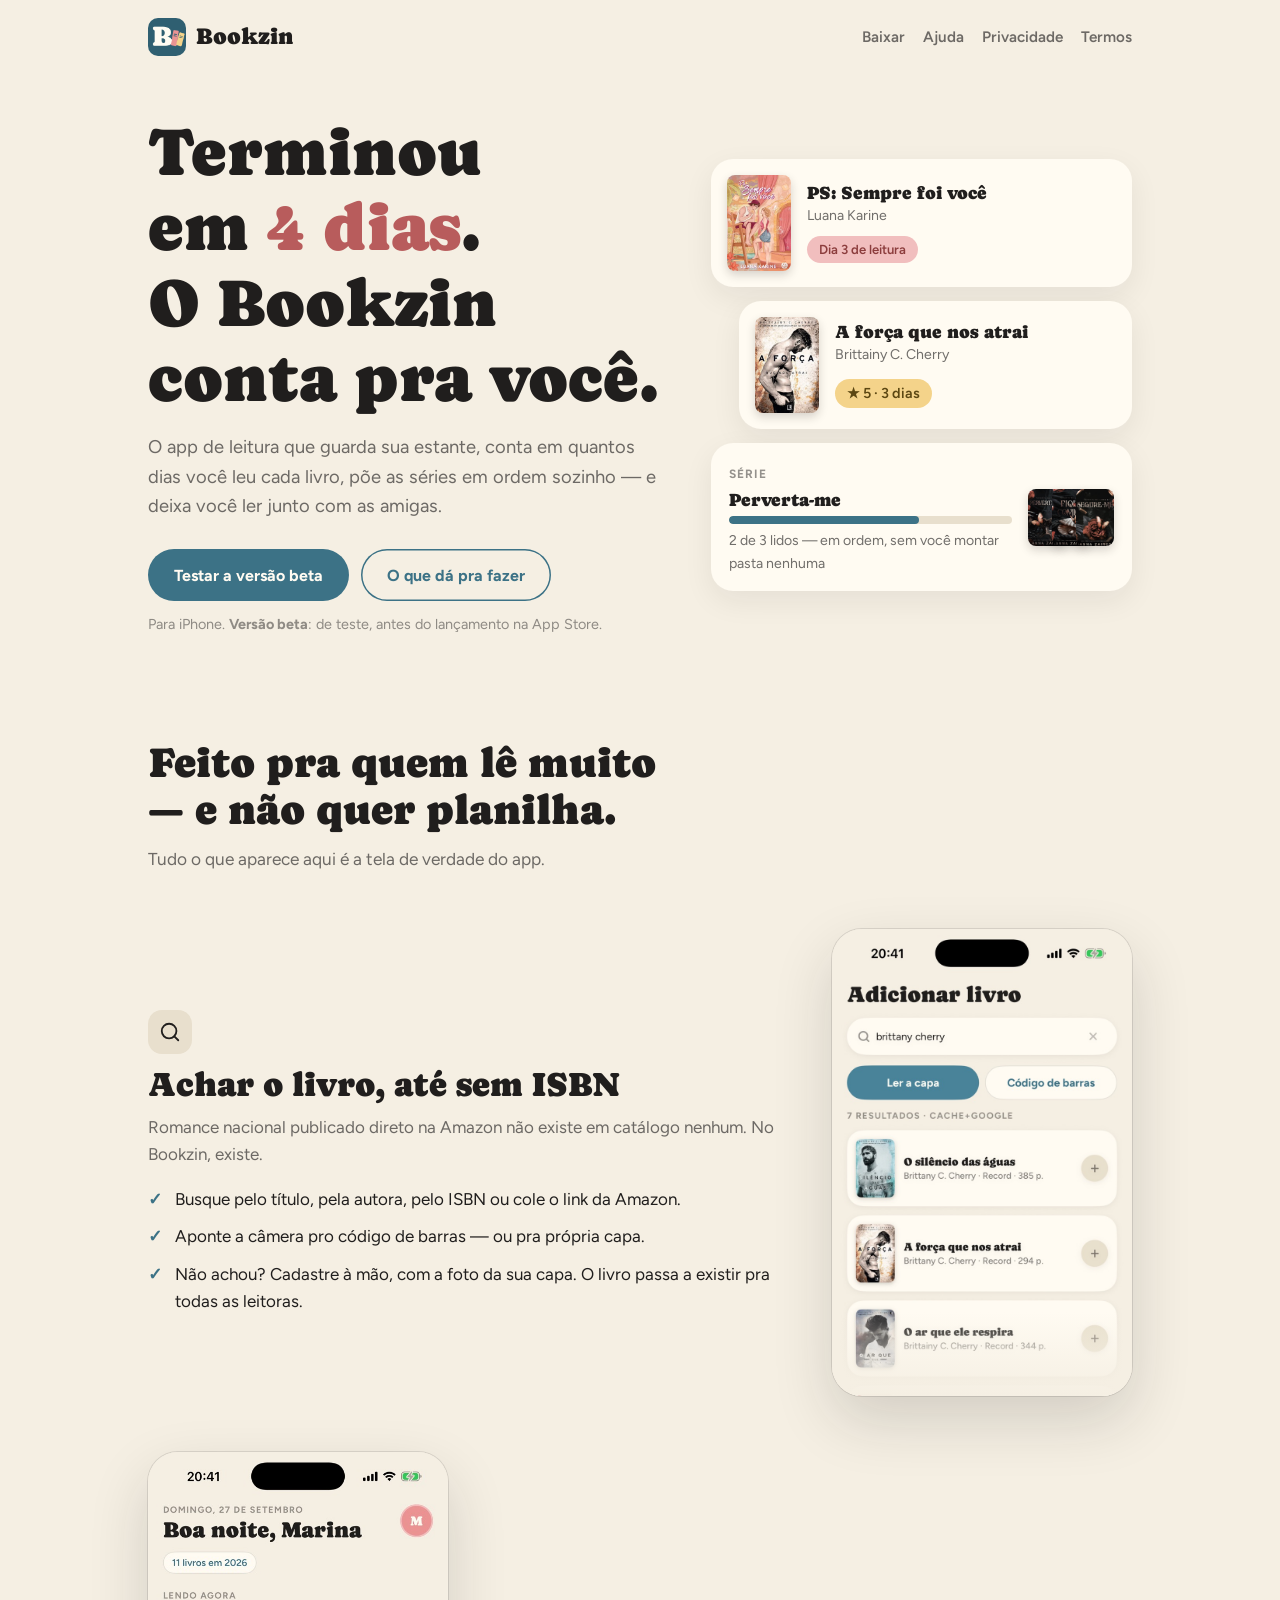
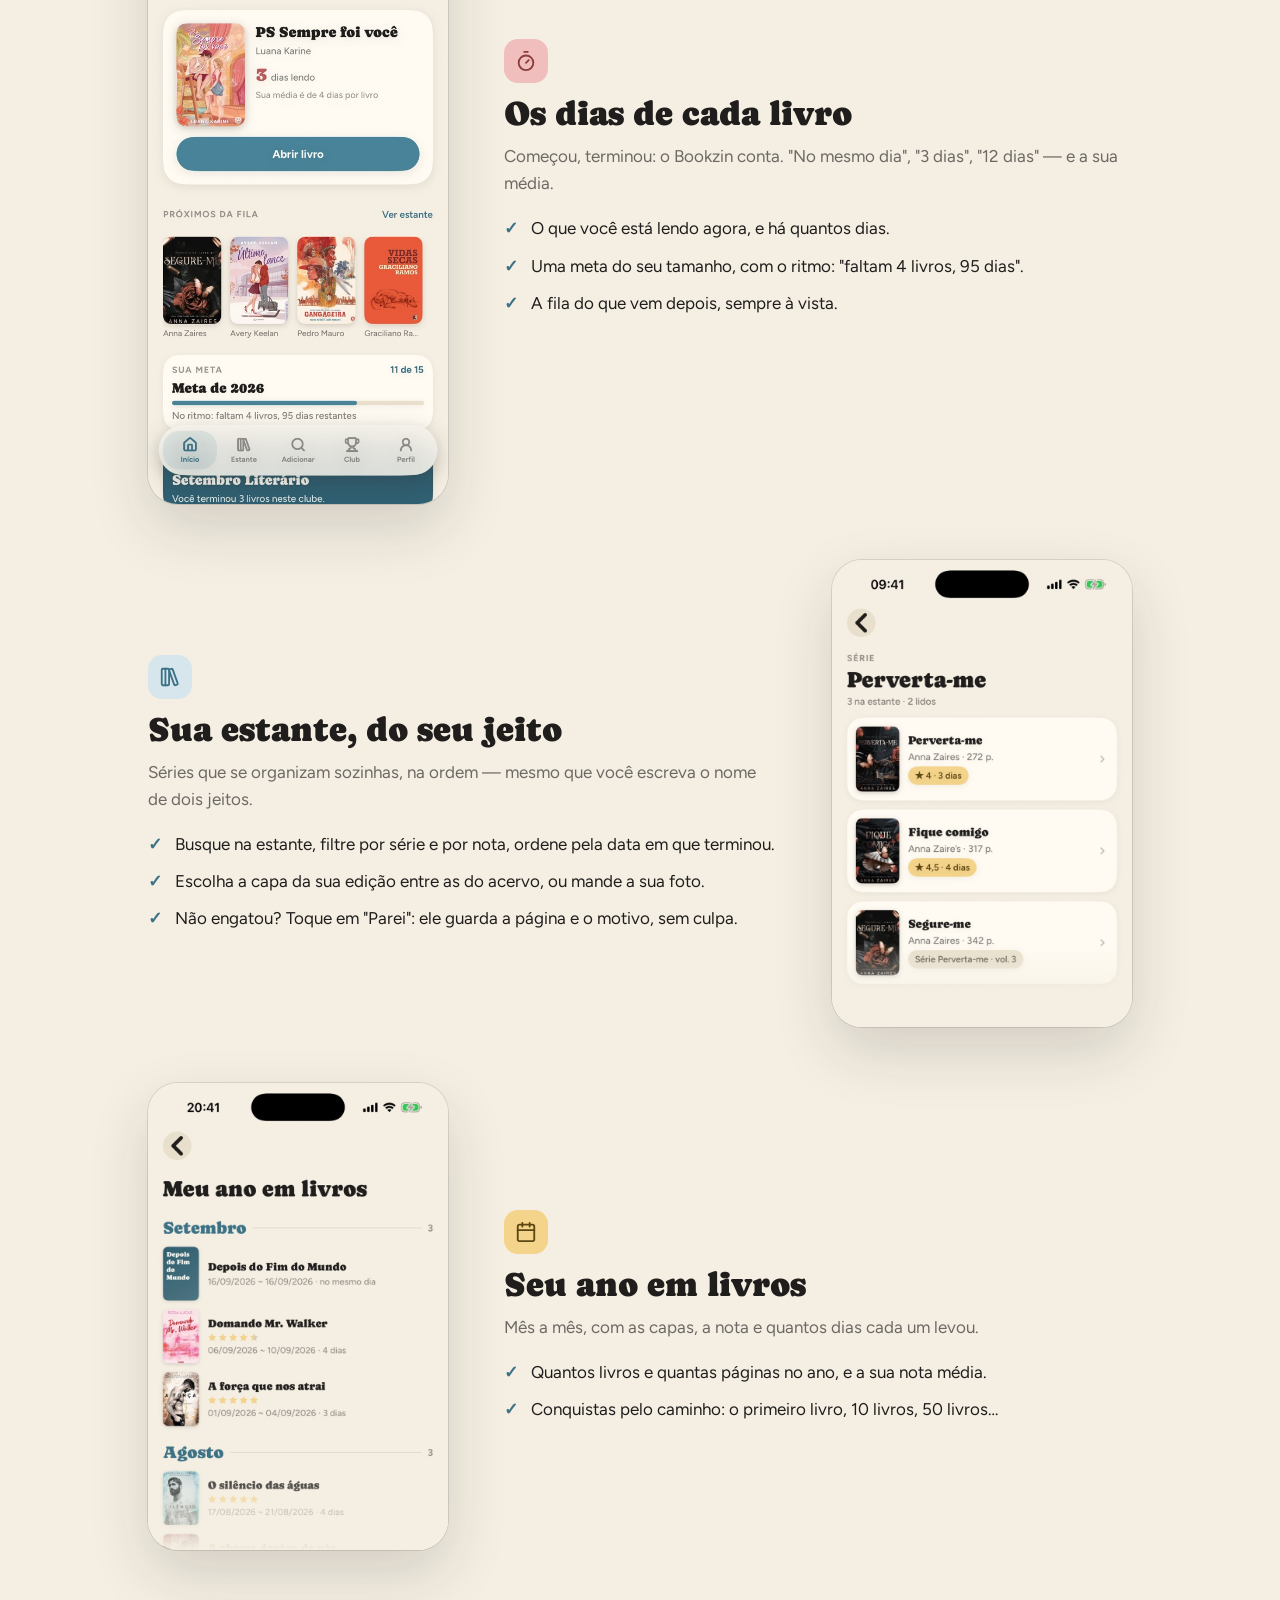
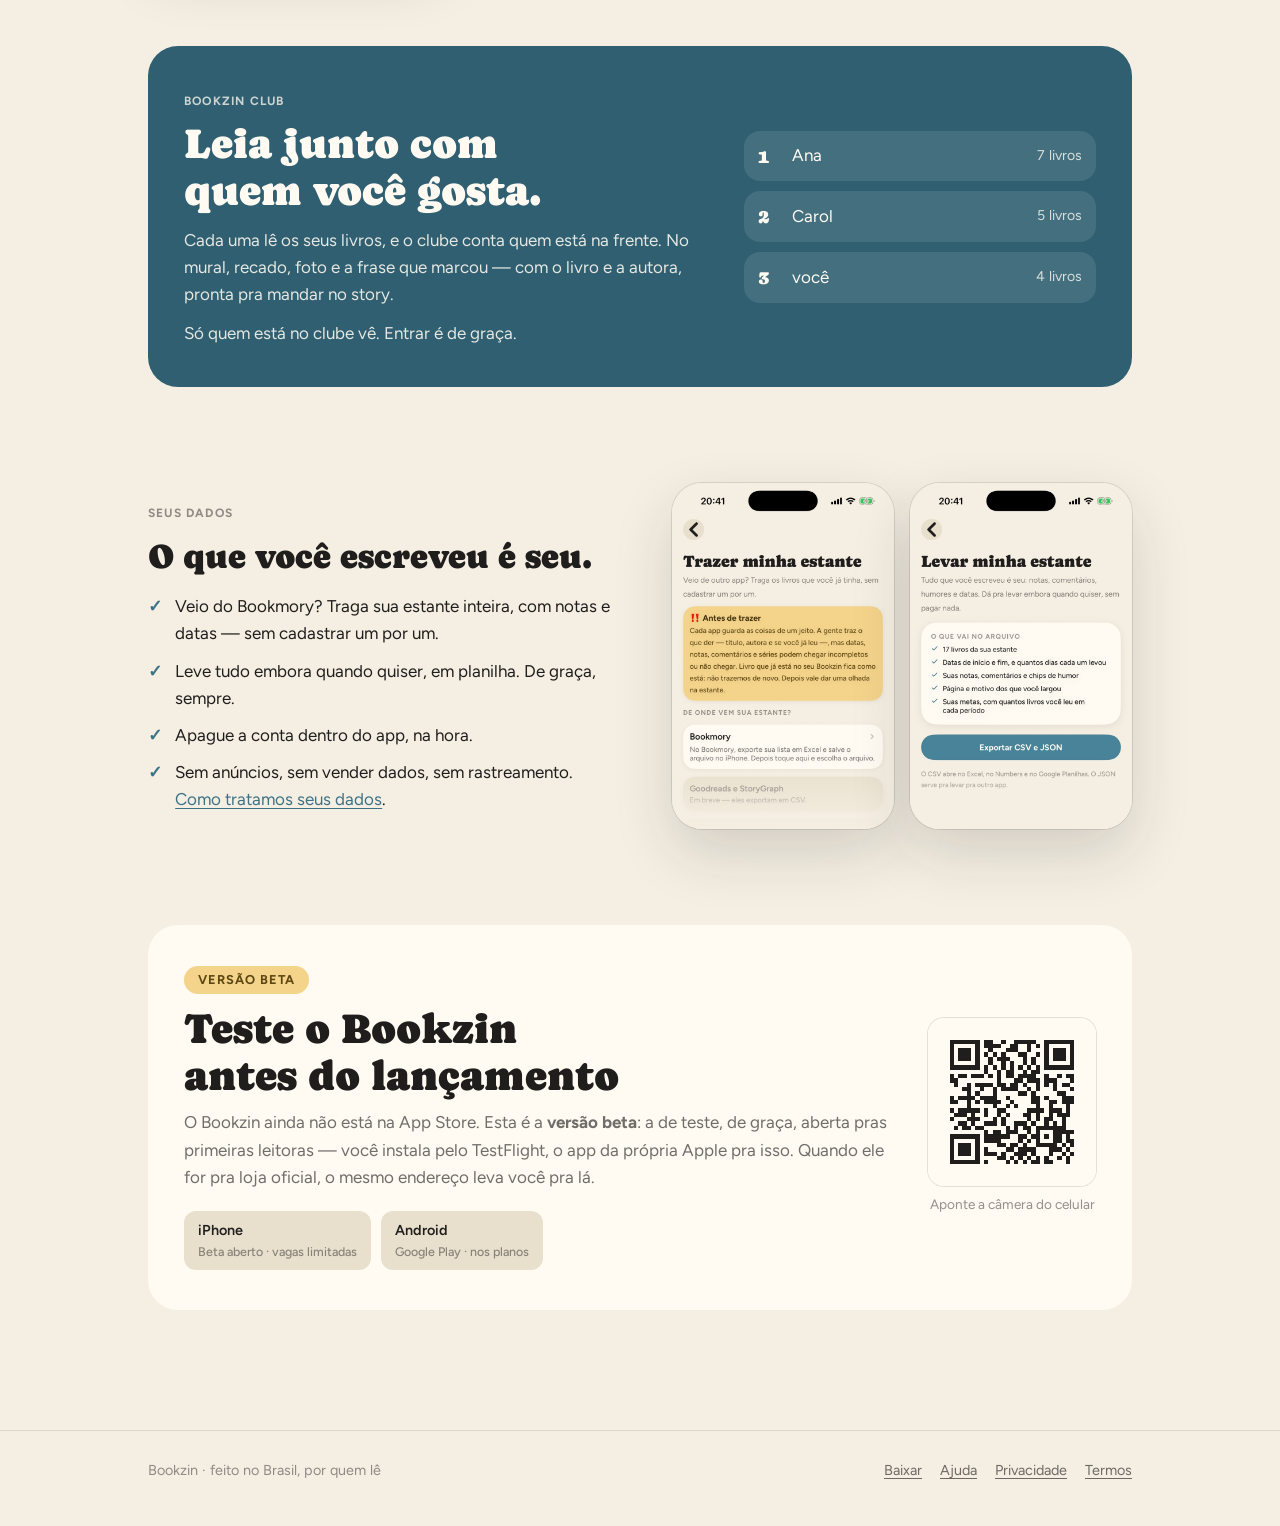
==== commit 06c52e3a: "termos: página de Termos de uso (bookzin.com.br/termos/) e link nos menus O link da tela do Pro (dir" ====
--- a/index.html
+++ b/index.html
@@ -129,7 +129,7 @@
 <header class="topo">
   <div class="largura">
     <a class="marca" href="/"><img src="/marca.png" alt="" width="38" height="38"><span>Bookzin</span></a>
-    <nav aria-label="Principal"><a href="#baixar">Baixar</a><a href="/suporte/">Ajuda</a><a href="/privacidade/">Privacidade</a></nav>
+    <nav aria-label="Principal"><a href="#baixar">Baixar</a><a href="/suporte/">Ajuda</a><a href="/privacidade/">Privacidade</a><a href="/termos/">Termos</a></nav>
   </div>
 </header>
 
@@ -297,7 +297,7 @@
 <footer class="rodape">
   <div class="largura">
     <span>Bookzin · feito no Brasil, por quem lê</span>
-    <nav aria-label="Rodapé"><a href="/baixar/">Baixar</a><a href="/suporte/">Ajuda</a><a href="/privacidade/">Privacidade</a></nav>
+    <nav aria-label="Rodapé"><a href="/baixar/">Baixar</a><a href="/suporte/">Ajuda</a><a href="/privacidade/">Privacidade</a><a href="/termos/">Termos</a></nav>
   </div>
 </footer>
 
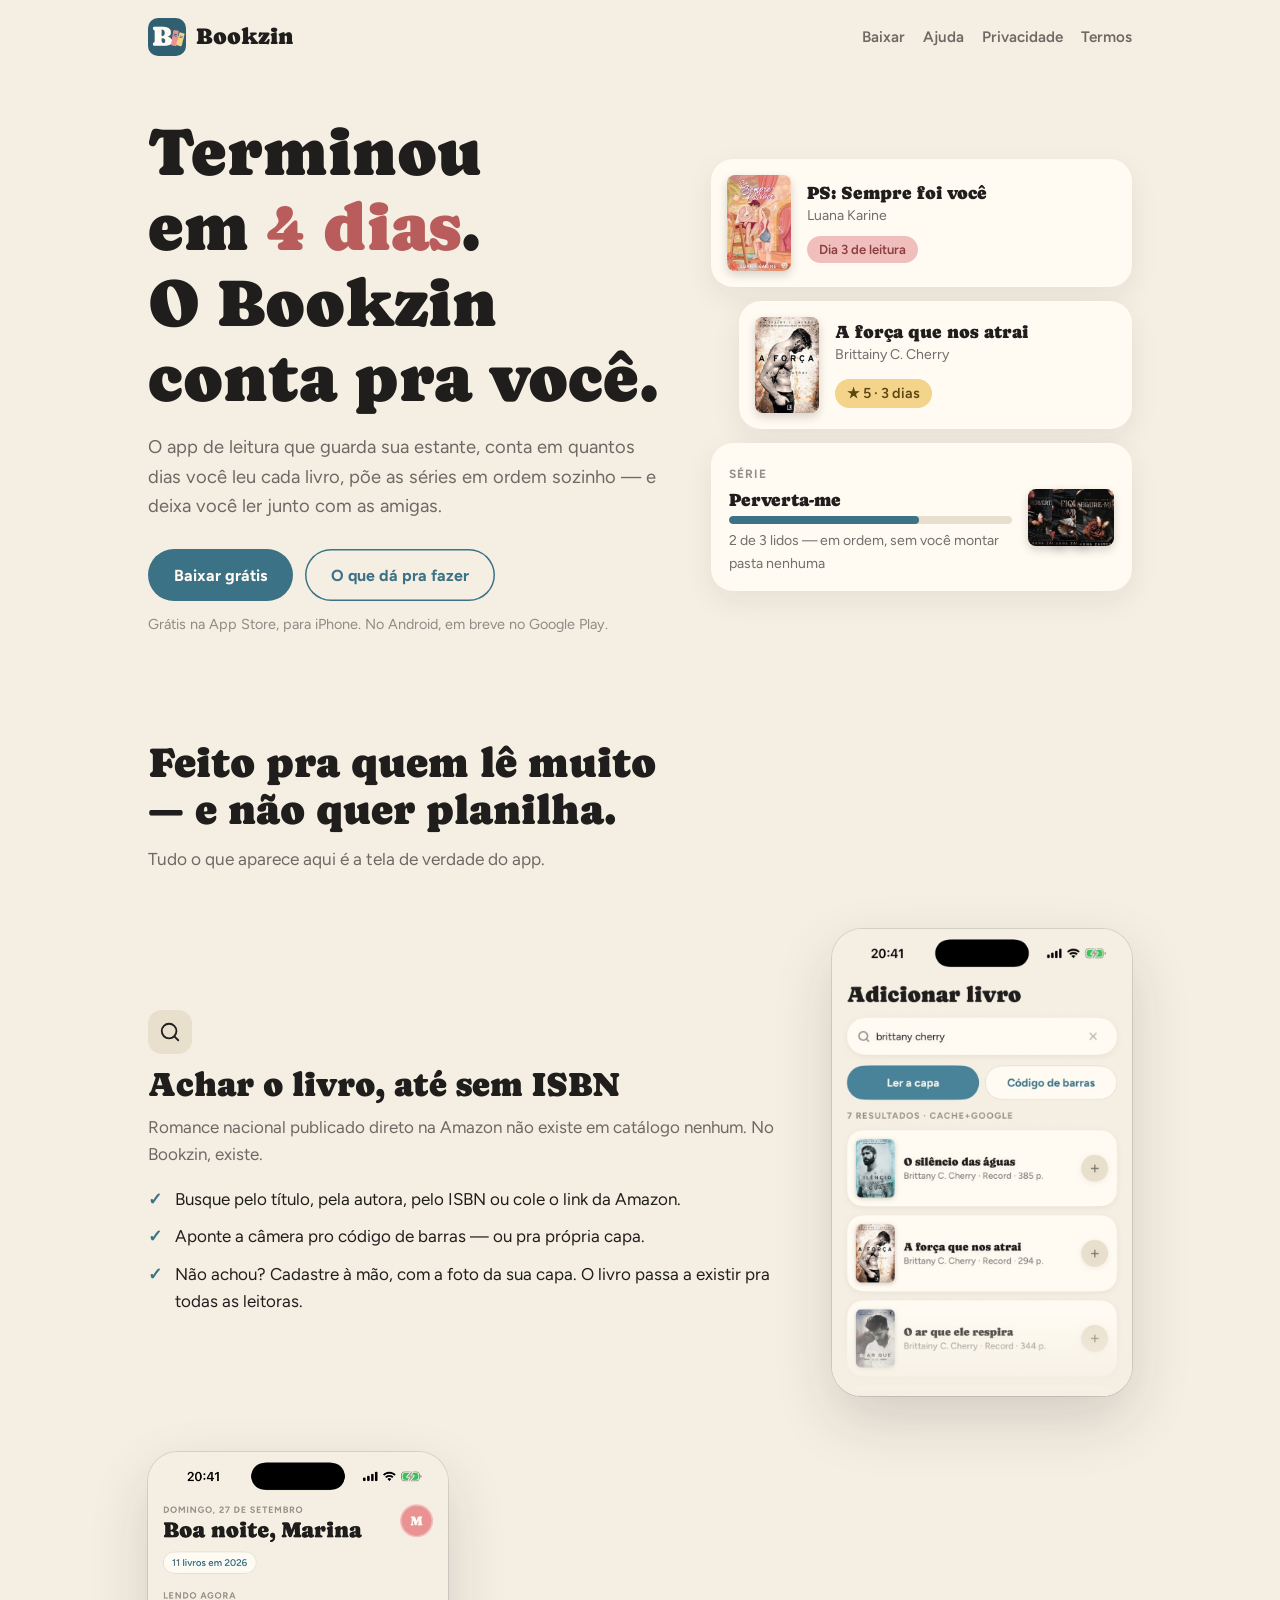
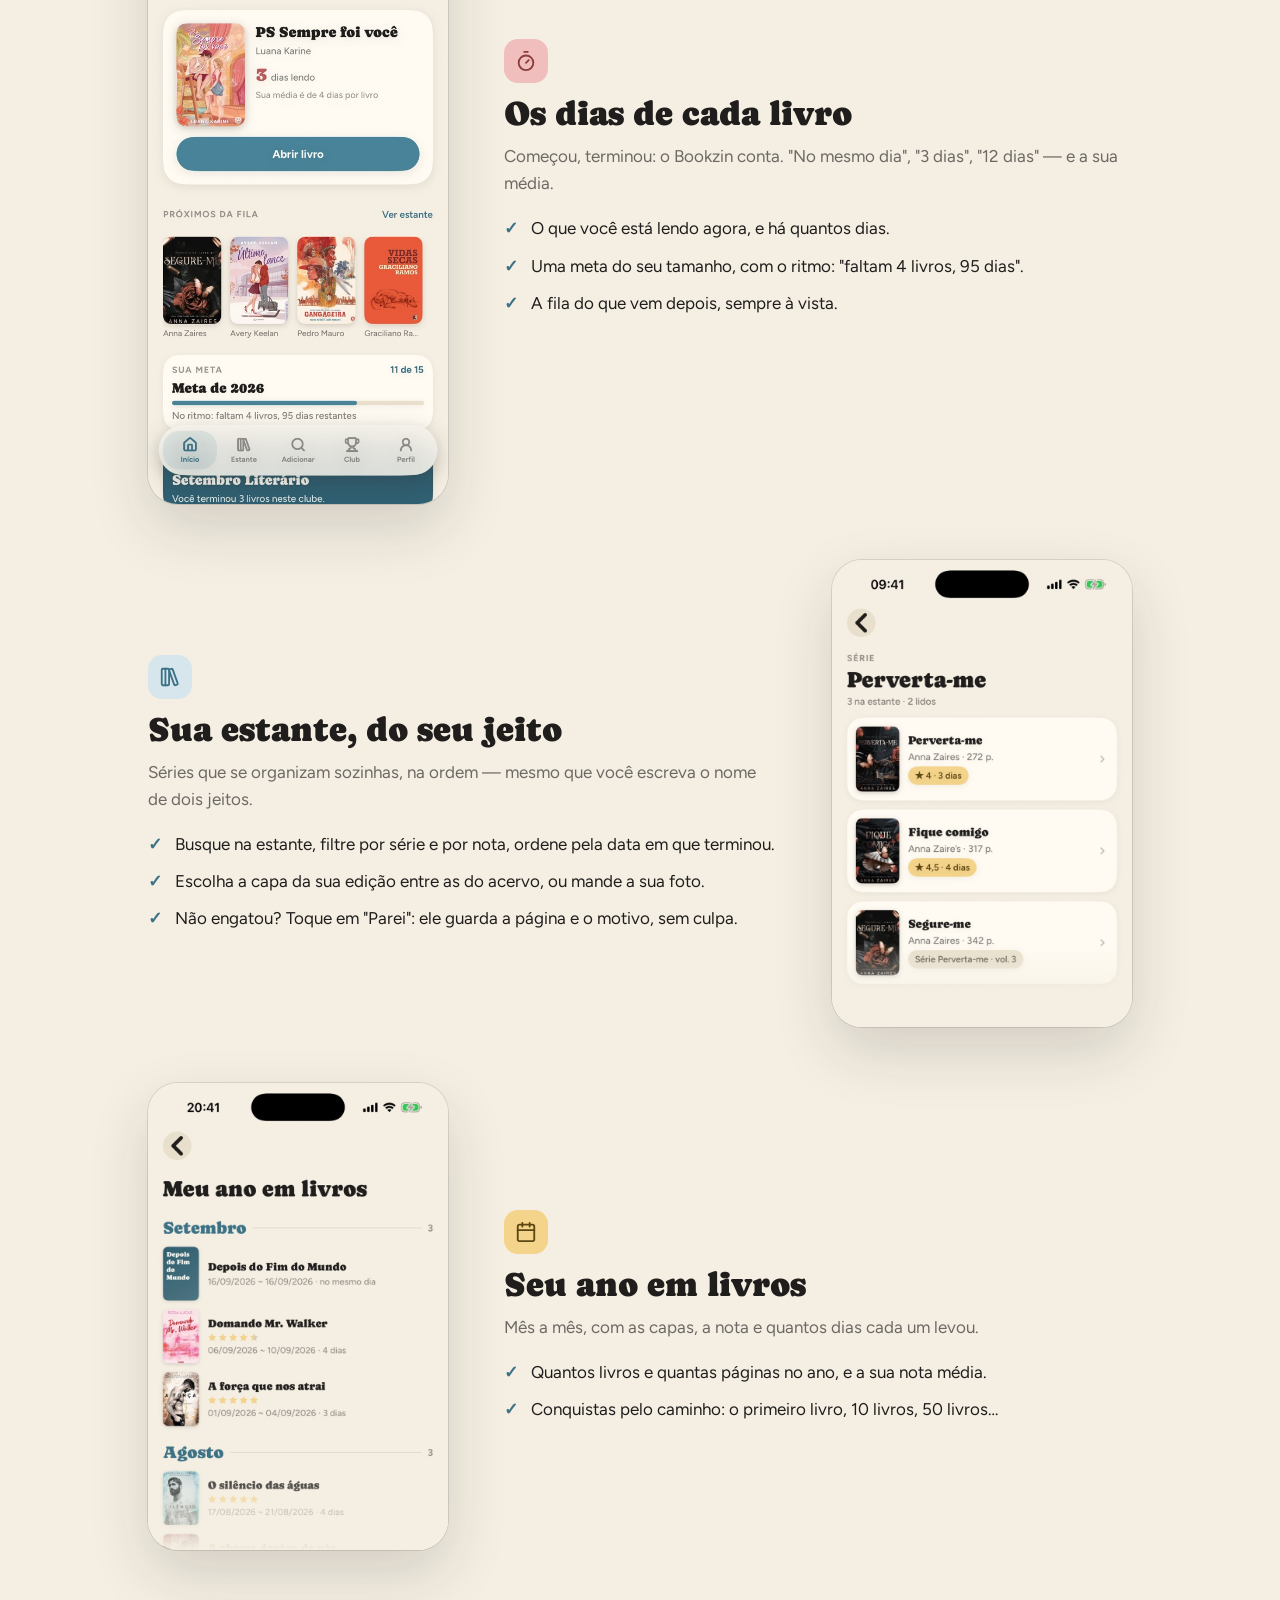
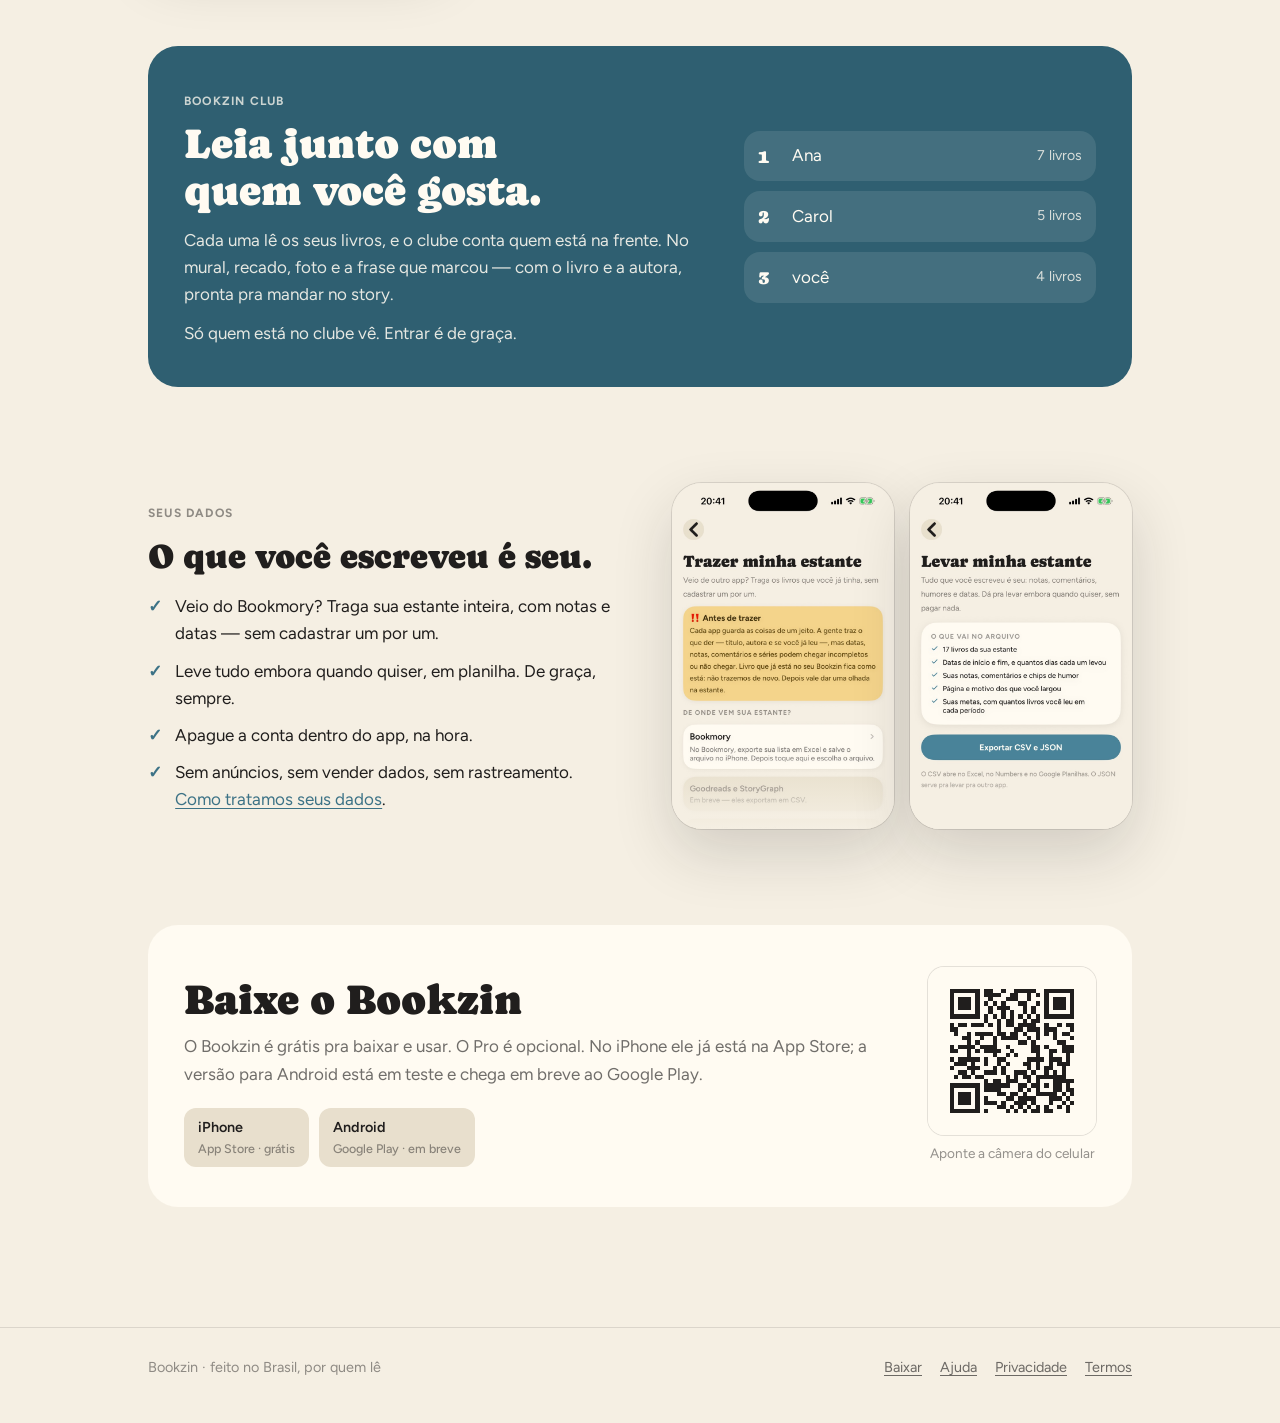
==== commit 20863371: "site: o Bookzin está na App Store; Android em breve no Google Play (sim do Edu, 03/11) Página inicia" ====
--- a/index.html
+++ b/index.html
@@ -140,10 +140,10 @@
         <h1>Terminou em <em>4&nbsp;dias</em>. O&nbsp;Bookzin conta pra&nbsp;você.</h1>
         <p class="sub">O app de leitura que guarda sua estante, conta em quantos dias você leu cada livro, põe as séries em ordem sozinho — e deixa você ler junto com as amigas.</p>
         <div class="acoes">
-          <a class="botao" href="#baixar">Testar a versão beta</a>
+          <a class="botao" href="#baixar">Baixar grátis</a>
           <a class="botao contorno" href="#tudo">O que dá pra fazer</a>
         </div>
-        <p class="nota">Para iPhone. <strong>Versão beta</strong>: de teste, antes do lançamento na App Store.</p>
+        <p class="nota">Grátis na App Store, para iPhone. No Android, em breve no Google Play.</p>
       </div>
       <div class="vitrine" aria-hidden="true">
         <div class="livro">
@@ -276,14 +276,13 @@
     <div class="largura">
       <div class="baixe">
         <div>
-          <span class="selo-beta">Versão beta</span>
-          <h2>Teste o Bookzin antes do lançamento</h2>
-          <p>O Bookzin ainda não está na App Store. Esta é a <strong>versão beta</strong>: a de teste, de graça, aberta pras primeiras leitoras — você instala pelo TestFlight, o app da própria Apple pra isso. Quando ele for pra loja oficial, o mesmo endereço leva você pra lá.</p>
+          <h2>Baixe o Bookzin</h2>
+          <p>O Bookzin é grátis pra baixar e usar. O Pro é opcional. No iPhone ele já está na App Store; a versão para Android está em teste e chega em breve ao Google Play.</p>
           <div class="lojas">
-            <span>iPhone<small>Beta aberto · vagas limitadas</small></span>
-            <span>Android<small>Google Play · nos planos</small></span>
+            <span>iPhone<small>App Store · grátis</small></span>
+            <span>Android<small>Google Play · em breve</small></span>
           </div>
-          <a class="botao so-celular" href="/baixar/">Entrar no beta</a>
+          <a class="botao so-celular" href="/baixar/">Baixar</a>
         </div>
         <div class="qr">
           <img src="/qr-baixar.svg" alt="QR code que abre bookzin.com.br/baixar" width="168" height="168">
